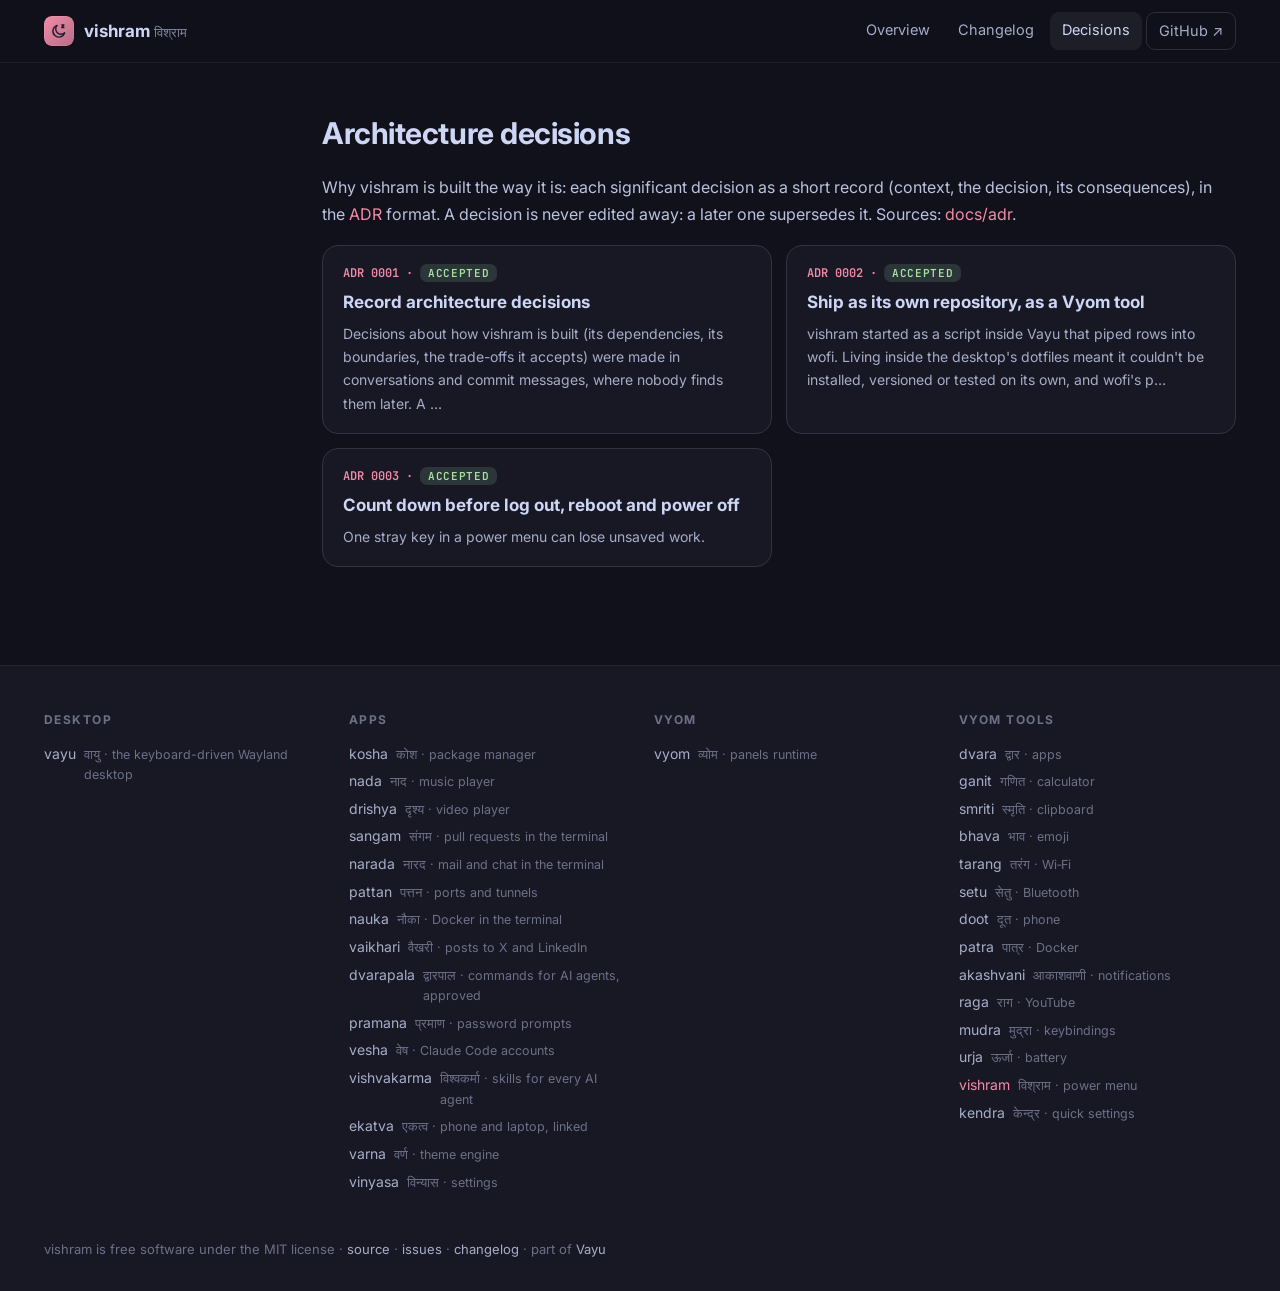
==== docs/adr/index.html @ a7df16f5 "New names for five tools: akashvani, vishvakarma, dvarapala, narada, vaikhari suchana is akashvani, " ====
<!doctype html>
<html lang="en">
<head>
<meta charset="utf-8">
<meta name="viewport" content="width=device-width, initial-scale=1">
<title>Decisions · vishram</title>
<meta name="description" content="Power menu: lock, suspend, log out, reboot, power off; one letter each, a 5-second countdown with cancel for the final ones.">
<meta property="og:title" content="Decisions · vishram">
<meta property="og:description" content="Power menu: lock, suspend, log out, reboot, power off; one letter each, a 5-second countdown with cancel for the final ones.">
<meta name="theme-color" content="#11111b">
<link rel="icon" href="../assets/logo.svg" type="image/svg+xml">
<link rel="preconnect" href="https://fonts.googleapis.com">
<link href="https://fonts.googleapis.com/css2?family=Inter:wght@400;500;600;700;800&family=JetBrains+Mono:wght@400;600&display=swap" rel="stylesheet">
<link rel="stylesheet" href="../assets/site.css">
<style>:root{--accent:#f38ba8;--glow:#f38ba833}</style>
</head>
<body>
<header class="top"><div class="in">
<a class="brand" href="../index.html"><img src="../assets/logo.svg" alt=""><span>vishram <small>विश्राम</small></span></a>
<nav><a href="../index.html" class="">Overview</a><a href="../changelog.html" class="">Changelog</a><a href="../adr/index.html" class="on hide">Decisions</a><a class="gh" href="https://github.com/Theyashsawarkar/vishram">GitHub ↗</a></nav></div></header>

<div class="wrap"><aside class="toc"></aside><article>
<h2>Architecture decisions</h2><p>Why vishram is built the way it is: each significant decision as a short record (context, the decision, its consequences), in the <a href="https://cognitect.com/blog/2011/11/15/documenting-architecture-decisions">ADR</a> format. A decision is never edited away: a later one supersedes it. Sources: <a href="https://github.com/Theyashsawarkar/vishram/tree/main/docs/adr">docs/adr</a>.</p><div class="cards"><a class="card" href="0001-record-architecture-decisions.html"><div class="n">ADR 0001 · <span class="status accepted">Accepted</span></div><h3>Record architecture decisions</h3><p>Decisions about how vishram is built (its dependencies, its boundaries, the trade-offs it accepts) were made in conversations and commit messages, where nobody finds them later. A …</p></a><a class="card" href="0002-own-repository-as-a-vyom-tool.html"><div class="n">ADR 0002 · <span class="status accepted">Accepted</span></div><h3>Ship as its own repository, as a Vyom tool</h3><p>vishram started as a script inside Vayu that piped rows into wofi. Living inside the desktop&#x27;s dotfiles meant it couldn&#x27;t be installed, versioned or tested on its own, and wofi&#x27;s p…</p></a><a class="card" href="0003-countdown-before-destructive-actions.html"><div class="n">ADR 0003 · <span class="status accepted">Accepted</span></div><h3>Count down before log out, reboot and power off</h3><p>One stray key in a power menu can lose unsaved work.</p></a></div>
</article></div>
<footer><div class="in"><div><h4>Desktop</h4><a href="https://theyashsawarkar.github.io/vayu/" class="">vayu <span>वायु · the keyboard-driven Wayland desktop</span></a></div><div><h4>Apps</h4><a href="https://theyashsawarkar.github.io/kosha/" class="">kosha <span>कोश · package manager</span></a><a href="https://theyashsawarkar.github.io/nada/" class="">nada <span>नाद · music player</span></a><a href="https://theyashsawarkar.github.io/drishya/" class="">drishya <span>दृश्य · video player</span></a><a href="https://theyashsawarkar.github.io/sangam/" class="">sangam <span>संगम · pull requests in the terminal</span></a><a href="https://theyashsawarkar.github.io/narada/" class="">narada <span>नारद · mail and chat in the terminal</span></a><a href="https://theyashsawarkar.github.io/pattan/" class="">pattan <span>पत्तन · ports and tunnels</span></a><a href="https://theyashsawarkar.github.io/nauka/" class="">nauka <span>नौका · Docker in the terminal</span></a><a href="https://theyashsawarkar.github.io/vaikhari/" class="">vaikhari <span>वैखरी · posts to X and LinkedIn</span></a><a href="https://theyashsawarkar.github.io/dvarapala/" class="">dvarapala <span>द्वारपाल · commands for AI agents, approved</span></a><a href="https://theyashsawarkar.github.io/pramana/" class="">pramana <span>प्रमाण · password prompts</span></a><a href="https://theyashsawarkar.github.io/vesha/" class="">vesha <span>वेष · Claude Code accounts</span></a><a href="https://theyashsawarkar.github.io/vishvakarma/" class="">vishvakarma <span>विश्वकर्मा · skills for every AI agent</span></a><a href="https://theyashsawarkar.github.io/ekatva/" class="">ekatva <span>एकत्व · phone and laptop, linked</span></a><a href="https://theyashsawarkar.github.io/varna/" class="">varna <span>वर्ण · theme engine</span></a><a href="https://theyashsawarkar.github.io/vinyasa/" class="">vinyasa <span>विन्यास · settings</span></a></div><div><h4>Vyom</h4><a href="https://theyashsawarkar.github.io/vyom/" class="">vyom <span>व्योम · panels runtime</span></a></div><div><h4>Vyom tools</h4><a href="https://theyashsawarkar.github.io/dvara/" class="">dvara <span>द्वार · apps</span></a><a href="https://theyashsawarkar.github.io/ganit/" class="">ganit <span>गणित · calculator</span></a><a href="https://theyashsawarkar.github.io/smriti/" class="">smriti <span>स्मृति · clipboard</span></a><a href="https://theyashsawarkar.github.io/bhava/" class="">bhava <span>भाव · emoji</span></a><a href="https://theyashsawarkar.github.io/tarang/" class="">tarang <span>तरंग · Wi‑Fi</span></a><a href="https://theyashsawarkar.github.io/setu/" class="">setu <span>सेतु · Bluetooth</span></a><a href="https://theyashsawarkar.github.io/doot/" class="">doot <span>दूत · phone</span></a><a href="https://theyashsawarkar.github.io/patra/" class="">patra <span>पात्र · Docker</span></a><a href="https://theyashsawarkar.github.io/akashvani/" class="">akashvani <span>आकाशवाणी · notifications</span></a><a href="https://theyashsawarkar.github.io/raga/" class="">raga <span>राग · YouTube</span></a><a href="https://theyashsawarkar.github.io/mudra/" class="">mudra <span>मुद्रा · keybindings</span></a><a href="https://theyashsawarkar.github.io/urja/" class="">urja <span>ऊर्जा · battery</span></a><a href="https://theyashsawarkar.github.io/vishram/" class="me">vishram <span>विश्राम · power menu</span></a><a href="https://theyashsawarkar.github.io/kendra/" class="">kendra <span>केन्द्र · quick settings</span></a></div></div>
<div class="bottom">vishram is free software under the MIT license · <a href="https://github.com/Theyashsawarkar/vishram">source</a> · <a href="https://github.com/Theyashsawarkar/vishram/issues">issues</a> · <a href="../changelog.html">changelog</a> · part of <a href="https://theyashsawarkar.github.io/vayu/">Vayu</a></div></footer>
<script>
document.querySelectorAll('pre.code').forEach(p=>{const b=document.createElement('button');b.className='copy';b.textContent='Copy';
b.onclick=()=>{navigator.clipboard.writeText(p.innerText.replace(/^Copy/,'')).then(()=>{b.textContent='Copied';setTimeout(()=>b.textContent='Copy',1200)})};p.appendChild(b)});
const links=[...document.querySelectorAll('.toc a')];if(links.length){const hs=links.map(a=>document.getElementById(a.hash.slice(1))).filter(Boolean);
const on=()=>{let cur=hs[0];for(const h of hs){if(h.getBoundingClientRect().top<120)cur=h}links.forEach(a=>a.classList.toggle('on',cur&&a.hash==='#'+cur.id))};
addEventListener('scroll',on,{passive:true});on()}
</script>
</body>
</html>
---- docs/assets/site.css ----
:root{--crust:#11111b;--mantle:#181825;--base:#1e1e2e;--s0:#313244;--s1:#45475a;--ov0:#6c7086;--ov1:#7f849c;
--sub0:#a6adc8;--sub1:#bac2de;--text:#cdd6f4;--mauve:#cba6f7;--green:#a6e3a1;--peach:#fab387;--red:#f38ba8;--blue:#89b4fa;
--ui:"Inter","Segoe UI",system-ui,sans-serif;--mono:"JetBrains Mono","JetBrainsMono Nerd Font",ui-monospace,monospace}
*{box-sizing:border-box}html{scroll-behavior:smooth;scroll-padding-top:76px}
body{margin:0;background:var(--crust);color:var(--text);font:16px/1.65 var(--ui);-webkit-font-smoothing:antialiased}
a{color:var(--accent);text-decoration:none}a:hover{text-decoration:underline}
code{font:.86em var(--mono);background:rgba(255,255,255,.06);border:1px solid rgba(255,255,255,.07);padding:.12em .4em;border-radius:6px;color:var(--sub1)}
img{max-width:100%;height:auto}
/* nav */
.top{position:sticky;top:0;z-index:20;backdrop-filter:blur(18px) saturate(1.4);-webkit-backdrop-filter:blur(18px) saturate(1.4);
background:rgba(17,17,27,.72);border-bottom:1px solid rgba(255,255,255,.06)}
.top .in{max-width:1240px;margin:0 auto;padding:12px 24px;display:flex;align-items:center;gap:22px}
.brand{display:flex;align-items:center;gap:10px;font-weight:700;font-size:17px;color:var(--text)}
.brand img{width:30px;height:30px;border-radius:8px}.brand small{font-weight:500;color:var(--ov1);font-size:13px}
.top nav{display:flex;gap:4px;margin-left:auto;flex-wrap:wrap}
.top nav a{color:var(--sub0);padding:6px 12px;border-radius:9px;font-size:14.5px}
.top nav a:hover,.top nav a.on{background:rgba(255,255,255,.06);color:var(--text);text-decoration:none}
.top nav a.gh{border:1px solid rgba(255,255,255,.12)}
/* hero */
.hero{position:relative;overflow:hidden;border-bottom:1px solid rgba(255,255,255,.05)}
.hero:before{content:"";position:absolute;inset:-40% -10% auto;height:640px;
background:radial-gradient(600px 300px at 20% 30%,var(--glow),transparent 70%),radial-gradient(500px 300px at 85% 10%,rgba(137,180,250,.18),transparent 70%);pointer-events:none}
.hero .in{position:relative;max-width:1240px;margin:0 auto;padding:72px 24px 56px;display:grid;grid-template-columns:minmax(0,1fr) auto;gap:40px;align-items:center}
.eyebrow{font:600 13px var(--mono);letter-spacing:.14em;text-transform:uppercase;color:var(--accent)}
.hero h1{font-size:clamp(40px,6vw,64px);line-height:1.04;margin:12px 0 6px;letter-spacing:-.03em}
.hero .sa{font-size:22px;color:var(--accent);margin-bottom:18px}.hero .sa span{color:var(--ov1)}
.hero p.lead{font-size:19px;color:var(--sub0);max-width:720px;margin:0 0 26px}
.cta{display:flex;gap:10px;flex-wrap:wrap}
.btn{display:inline-flex;align-items:center;gap:8px;padding:11px 18px;border-radius:12px;font-weight:600;font-size:15px;border:1px solid rgba(255,255,255,.12);color:var(--text);background:rgba(255,255,255,.04)}
.btn:hover{text-decoration:none;background:rgba(255,255,255,.08)}
.btn.primary{background:var(--accent);color:var(--crust);border-color:transparent}.btn.primary:hover{filter:brightness(1.06)}
.hero .logo{width:180px;height:180px;filter:drop-shadow(0 24px 48px var(--glow))}
.meta{display:flex;gap:18px;flex-wrap:wrap;margin-top:22px;color:var(--ov1);font-size:14px}.meta b{color:var(--sub1);font-weight:600}
/* layout */
.wrap{max-width:1240px;margin:0 auto;padding:40px 24px 80px;display:grid;grid-template-columns:230px minmax(0,1fr);gap:48px}
.toc{position:sticky;top:84px;align-self:start;max-height:calc(100vh - 100px);overflow:auto;font-size:14px;padding-right:6px}
.toc b{display:block;font-size:11.5px;letter-spacing:.12em;text-transform:uppercase;color:var(--ov0);margin:0 0 10px}
.toc a{display:block;color:var(--sub0);padding:4px 10px;border-left:2px solid var(--s0)}
.toc a.l3{padding-left:22px;font-size:13px;color:var(--ov1)}
.toc a:hover,.toc a.on{color:var(--text);border-left-color:var(--accent);text-decoration:none}
article{min-width:0}
article h2{font-size:30px;letter-spacing:-.015em;margin:56px 0 14px;padding-top:6px}
article h2:first-child{margin-top:0}
article h3{font-size:20px;margin:34px 0 10px}article h4{font-size:16px;margin:24px 0 8px;color:var(--sub1)}
article p,article li{color:var(--sub1)}
article .anchor{opacity:0;margin-left:-22px;width:22px;display:inline-block;color:var(--ov0)}
article h2:hover .anchor,article h3:hover .anchor{opacity:1;text-decoration:none}
article ul,article ol{padding-left:22px}article li{margin:5px 0}
article img{border-radius:14px;border:1px solid rgba(255,255,255,.07)}
article p[align=center]{text-align:center}article p[align=center] img{margin:6px 0}
article blockquote{margin:22px 0;padding:14px 20px;border-left:3px solid var(--accent);background:rgba(255,255,255,.03);border-radius:0 12px 12px 0}
article blockquote p{margin:0;color:var(--sub0);font-style:italic}
pre.code{position:relative;background:var(--mantle);border:1px solid var(--s0);border-radius:14px;padding:16px 18px;overflow:auto;font:13.5px/1.6 var(--mono);color:var(--sub1)}
pre.code code{background:none;border:0;padding:0;font-size:inherit;color:inherit}
pre.code .copy{position:absolute;top:8px;right:8px;font:600 11px var(--ui);padding:4px 9px;border-radius:7px;border:1px solid var(--s1);background:var(--base);color:var(--sub0);cursor:pointer;opacity:0;transition:.15s}
pre.code:hover .copy{opacity:1}
.table{overflow:auto;margin:16px 0;border:1px solid var(--s0);border-radius:14px}
table{border-collapse:collapse;width:100%;font-size:14.5px}
th{text-align:left;background:var(--mantle);color:var(--sub1);font-weight:600;padding:10px 14px;border-bottom:1px solid var(--s0)}
td{padding:9px 14px;border-bottom:1px solid rgba(49,50,68,.6);color:var(--sub1);vertical-align:top}tr:last-child td{border-bottom:0}
td code{white-space:nowrap}
/* changelog */
.release{position:relative;padding:0 0 8px 28px;border-left:2px solid var(--s0);margin-left:6px}
.release:before{content:"";position:absolute;left:-7px;top:10px;width:12px;height:12px;border-radius:50%;background:var(--accent);box-shadow:0 0 0 4px var(--crust)}
.release h2{margin-top:0;font-size:24px}.release h2 .date{font:500 14px var(--mono);color:var(--ov1);margin-left:10px}
.release .tag{font:600 12px var(--mono);padding:2px 8px;border-radius:7px;background:rgba(255,255,255,.06);color:var(--accent);margin-left:8px;vertical-align:3px}
/* adr */
.cards{display:grid;grid-template-columns:repeat(auto-fill,minmax(300px,1fr));gap:14px;margin:18px 0}
.card{display:block;background:var(--mantle);border:1px solid var(--s0);border-radius:16px;padding:18px 20px;color:var(--text)}
.card:hover{border-color:var(--accent);text-decoration:none;transform:translateY(-1px)}
.card .n{font:600 12px var(--mono);color:var(--accent)}.card h3{margin:6px 0 6px;font-size:17px}.card p{margin:0;color:var(--sub0);font-size:14px}
.status{display:inline-block;font:600 11px var(--mono);padding:2px 8px;border-radius:7px;background:rgba(166,227,161,.14);color:var(--green);text-transform:uppercase;letter-spacing:.06em}
.status.superseded,.status.deprecated{background:rgba(250,179,135,.14);color:var(--peach)}.status.proposed{background:rgba(137,180,250,.14);color:var(--blue)}
/* footer */
footer{border-top:1px solid rgba(255,255,255,.06);background:var(--mantle)}
footer .in{max-width:1240px;margin:0 auto;padding:44px 24px;display:grid;grid-template-columns:repeat(auto-fit,minmax(200px,1fr));gap:28px}
footer h4{margin:0 0 10px;font-size:12px;letter-spacing:.12em;text-transform:uppercase;color:var(--ov0)}
footer a{display:flex;gap:8px;align-items:baseline;color:var(--sub0);font-size:14px;padding:2px 0}footer a span{color:var(--ov0);font-size:12.5px}
footer a.me{color:var(--accent)}
footer .bottom{max-width:1240px;margin:0 auto;padding:0 24px 30px;color:var(--ov0);font-size:13px}
footer .bottom a{display:inline;padding:0;font-size:13px}
@media(max-width:900px){.wrap{grid-template-columns:1fr}.toc{display:none}.hero .in{grid-template-columns:1fr}.hero .logo{width:110px;height:110px;order:-1}
.top nav a:not(.gh){padding:6px 8px}}
@media(max-width:560px){.top nav a.hide{display:none}.hero .in{padding:44px 16px 36px}.wrap{padding:28px 16px 60px}}
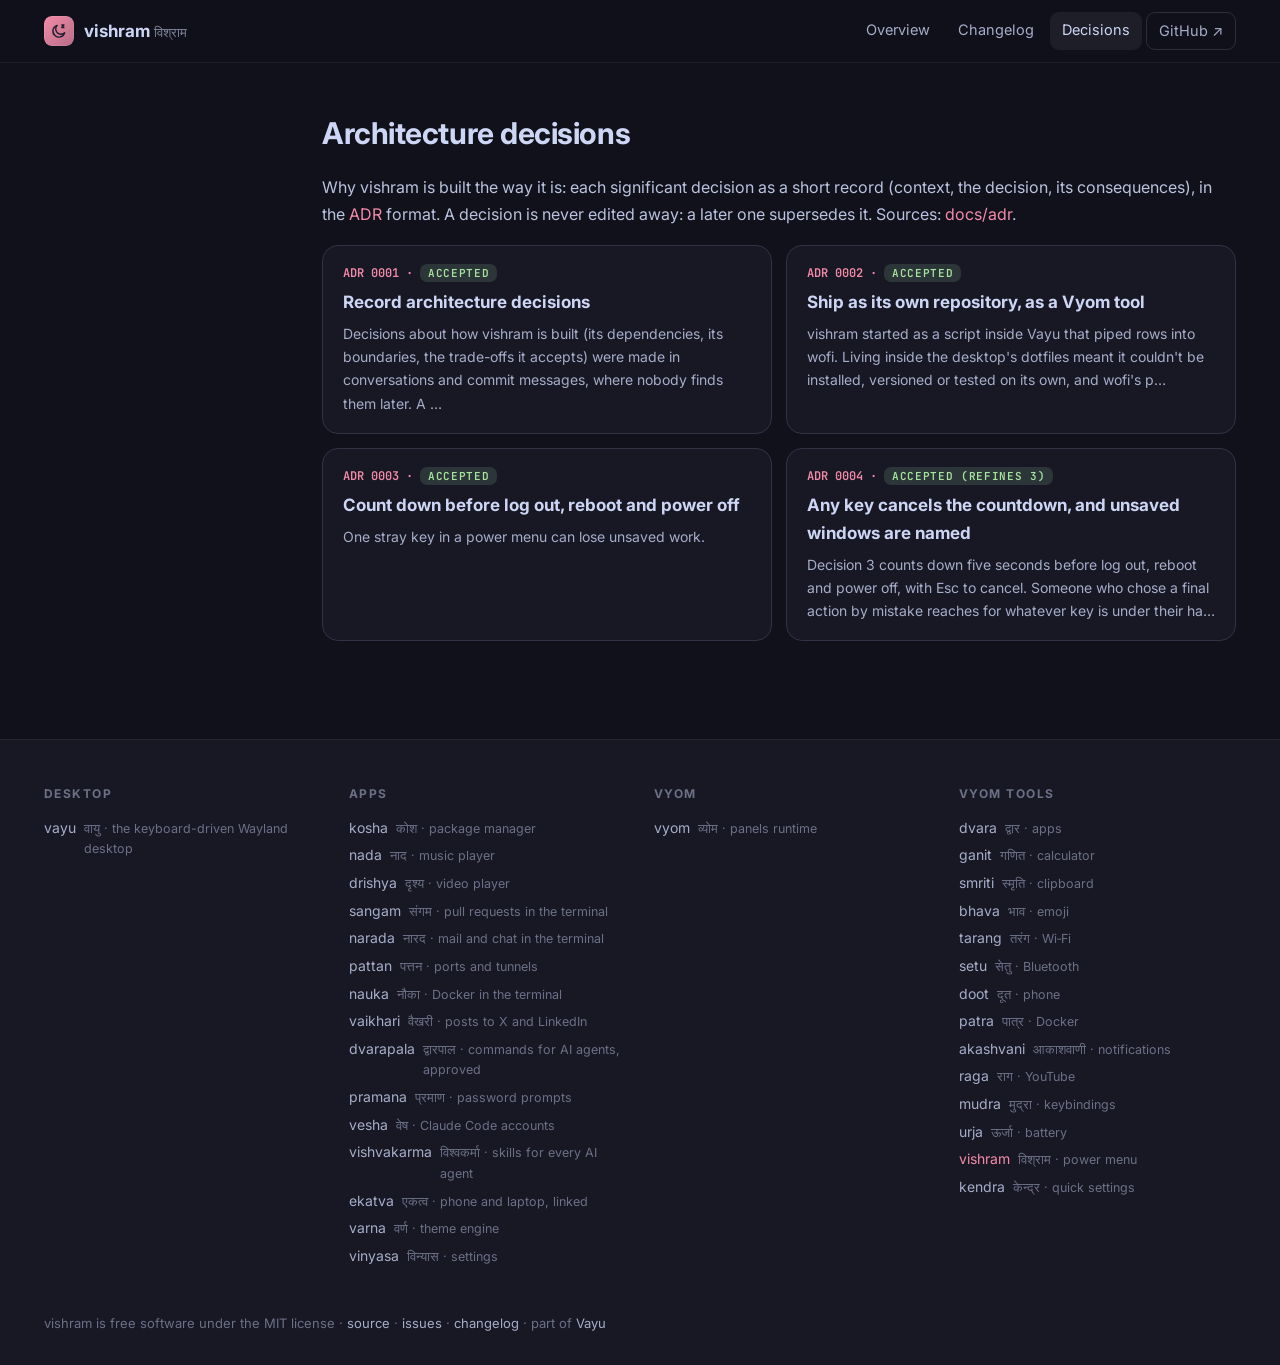
==== commit 905e3f79: "v0.2.0: redesign for Vyom 0.6.0 - **Big tiles, one letter each**, the safe ones (Lock, Suspend) apar" ====
--- a/docs/adr/index.html
+++ b/docs/adr/index.html
@@ -20,7 +20,7 @@
 <nav><a href="../index.html" class="">Overview</a><a href="../changelog.html" class="">Changelog</a><a href="../adr/index.html" class="on hide">Decisions</a><a class="gh" href="https://github.com/Theyashsawarkar/vishram">GitHub ↗</a></nav></div></header>
 
 <div class="wrap"><aside class="toc"></aside><article>
-<h2>Architecture decisions</h2><p>Why vishram is built the way it is: each significant decision as a short record (context, the decision, its consequences), in the <a href="https://cognitect.com/blog/2011/11/15/documenting-architecture-decisions">ADR</a> format. A decision is never edited away: a later one supersedes it. Sources: <a href="https://github.com/Theyashsawarkar/vishram/tree/main/docs/adr">docs/adr</a>.</p><div class="cards"><a class="card" href="0001-record-architecture-decisions.html"><div class="n">ADR 0001 · <span class="status accepted">Accepted</span></div><h3>Record architecture decisions</h3><p>Decisions about how vishram is built (its dependencies, its boundaries, the trade-offs it accepts) were made in conversations and commit messages, where nobody finds them later. A …</p></a><a class="card" href="0002-own-repository-as-a-vyom-tool.html"><div class="n">ADR 0002 · <span class="status accepted">Accepted</span></div><h3>Ship as its own repository, as a Vyom tool</h3><p>vishram started as a script inside Vayu that piped rows into wofi. Living inside the desktop&#x27;s dotfiles meant it couldn&#x27;t be installed, versioned or tested on its own, and wofi&#x27;s p…</p></a><a class="card" href="0003-countdown-before-destructive-actions.html"><div class="n">ADR 0003 · <span class="status accepted">Accepted</span></div><h3>Count down before log out, reboot and power off</h3><p>One stray key in a power menu can lose unsaved work.</p></a></div>
+<h2>Architecture decisions</h2><p>Why vishram is built the way it is: each significant decision as a short record (context, the decision, its consequences), in the <a href="https://cognitect.com/blog/2011/11/15/documenting-architecture-decisions">ADR</a> format. A decision is never edited away: a later one supersedes it. Sources: <a href="https://github.com/Theyashsawarkar/vishram/tree/main/docs/adr">docs/adr</a>.</p><div class="cards"><a class="card" href="0001-record-architecture-decisions.html"><div class="n">ADR 0001 · <span class="status accepted">Accepted</span></div><h3>Record architecture decisions</h3><p>Decisions about how vishram is built (its dependencies, its boundaries, the trade-offs it accepts) were made in conversations and commit messages, where nobody finds them later. A …</p></a><a class="card" href="0002-own-repository-as-a-vyom-tool.html"><div class="n">ADR 0002 · <span class="status accepted">Accepted</span></div><h3>Ship as its own repository, as a Vyom tool</h3><p>vishram started as a script inside Vayu that piped rows into wofi. Living inside the desktop&#x27;s dotfiles meant it couldn&#x27;t be installed, versioned or tested on its own, and wofi&#x27;s p…</p></a><a class="card" href="0003-countdown-before-destructive-actions.html"><div class="n">ADR 0003 · <span class="status accepted">Accepted</span></div><h3>Count down before log out, reboot and power off</h3><p>One stray key in a power menu can lose unsaved work.</p></a><a class="card" href="0004-any-key-cancels-and-unsaved-windows.html"><div class="n">ADR 0004 · <span class="status accepted">Accepted (refines 3)</span></div><h3>Any key cancels the countdown, and unsaved windows are named</h3><p>Decision 3 counts down five seconds before log out, reboot and power off, with Esc to cancel. Someone who chose a final action by mistake reaches for whatever key is under their ha…</p></a></div>
 </article></div>
 <footer><div class="in"><div><h4>Desktop</h4><a href="https://theyashsawarkar.github.io/vayu/" class="">vayu <span>वायु · the keyboard-driven Wayland desktop</span></a></div><div><h4>Apps</h4><a href="https://theyashsawarkar.github.io/kosha/" class="">kosha <span>कोश · package manager</span></a><a href="https://theyashsawarkar.github.io/nada/" class="">nada <span>नाद · music player</span></a><a href="https://theyashsawarkar.github.io/drishya/" class="">drishya <span>दृश्य · video player</span></a><a href="https://theyashsawarkar.github.io/sangam/" class="">sangam <span>संगम · pull requests in the terminal</span></a><a href="https://theyashsawarkar.github.io/narada/" class="">narada <span>नारद · mail and chat in the terminal</span></a><a href="https://theyashsawarkar.github.io/pattan/" class="">pattan <span>पत्तन · ports and tunnels</span></a><a href="https://theyashsawarkar.github.io/nauka/" class="">nauka <span>नौका · Docker in the terminal</span></a><a href="https://theyashsawarkar.github.io/vaikhari/" class="">vaikhari <span>वैखरी · posts to X and LinkedIn</span></a><a href="https://theyashsawarkar.github.io/dvarapala/" class="">dvarapala <span>द्वारपाल · commands for AI agents, approved</span></a><a href="https://theyashsawarkar.github.io/pramana/" class="">pramana <span>प्रमाण · password prompts</span></a><a href="https://theyashsawarkar.github.io/vesha/" class="">vesha <span>वेष · Claude Code accounts</span></a><a href="https://theyashsawarkar.github.io/vishvakarma/" class="">vishvakarma <span>विश्वकर्मा · skills for every AI agent</span></a><a href="https://theyashsawarkar.github.io/ekatva/" class="">ekatva <span>एकत्व · phone and laptop, linked</span></a><a href="https://theyashsawarkar.github.io/varna/" class="">varna <span>वर्ण · theme engine</span></a><a href="https://theyashsawarkar.github.io/vinyasa/" class="">vinyasa <span>विन्यास · settings</span></a></div><div><h4>Vyom</h4><a href="https://theyashsawarkar.github.io/vyom/" class="">vyom <span>व्योम · panels runtime</span></a></div><div><h4>Vyom tools</h4><a href="https://theyashsawarkar.github.io/dvara/" class="">dvara <span>द्वार · apps</span></a><a href="https://theyashsawarkar.github.io/ganit/" class="">ganit <span>गणित · calculator</span></a><a href="https://theyashsawarkar.github.io/smriti/" class="">smriti <span>स्मृति · clipboard</span></a><a href="https://theyashsawarkar.github.io/bhava/" class="">bhava <span>भाव · emoji</span></a><a href="https://theyashsawarkar.github.io/tarang/" class="">tarang <span>तरंग · Wi‑Fi</span></a><a href="https://theyashsawarkar.github.io/setu/" class="">setu <span>सेतु · Bluetooth</span></a><a href="https://theyashsawarkar.github.io/doot/" class="">doot <span>दूत · phone</span></a><a href="https://theyashsawarkar.github.io/patra/" class="">patra <span>पात्र · Docker</span></a><a href="https://theyashsawarkar.github.io/akashvani/" class="">akashvani <span>आकाशवाणी · notifications</span></a><a href="https://theyashsawarkar.github.io/raga/" class="">raga <span>राग · YouTube</span></a><a href="https://theyashsawarkar.github.io/mudra/" class="">mudra <span>मुद्रा · keybindings</span></a><a href="https://theyashsawarkar.github.io/urja/" class="">urja <span>ऊर्जा · battery</span></a><a href="https://theyashsawarkar.github.io/vishram/" class="me">vishram <span>विश्राम · power menu</span></a><a href="https://theyashsawarkar.github.io/kendra/" class="">kendra <span>केन्द्र · quick settings</span></a></div></div>
 <div class="bottom">vishram is free software under the MIT license · <a href="https://github.com/Theyashsawarkar/vishram">source</a> · <a href="https://github.com/Theyashsawarkar/vishram/issues">issues</a> · <a href="../changelog.html">changelog</a> · part of <a href="https://theyashsawarkar.github.io/vayu/">Vayu</a></div></footer>
--- a/docs/assets/site.css
+++ b/docs/assets/site.css
@@ -24,6 +24,7 @@
 .eyebrow{font:600 13px var(--mono);letter-spacing:.14em;text-transform:uppercase;color:var(--accent)}
 .hero h1{font-size:clamp(40px,6vw,64px);line-height:1.04;margin:12px 0 6px;letter-spacing:-.03em}
 .hero .sa{font-size:22px;color:var(--accent);margin-bottom:18px}.hero .sa span{color:var(--ov1)}
+.hero .shloka{margin:0 0 26px;padding-left:16px;border-left:3px solid var(--accent);max-width:720px}.hero .shloka p{margin:0 0 6px;font-size:18px;line-height:1.6;color:var(--text)}.hero .shloka figcaption{font-size:14px;color:var(--sub0)}.hero .shloka cite{color:var(--ov1);font-style:normal;white-space:nowrap}
 .hero p.lead{font-size:19px;color:var(--sub0);max-width:720px;margin:0 0 26px}
 .cta{display:flex;gap:10px;flex-wrap:wrap}
 .btn{display:inline-flex;align-items:center;gap:8px;padding:11px 18px;border-radius:12px;font-weight:600;font-size:15px;border:1px solid rgba(255,255,255,.12);color:var(--text);background:rgba(255,255,255,.04)}
@@ -48,7 +49,7 @@
 article ul,article ol{padding-left:22px}article li{margin:5px 0}
 article img{border-radius:14px;border:1px solid rgba(255,255,255,.07)}
 article p[align=center]{text-align:center}article p[align=center] img{margin:6px 0}
-article blockquote{margin:22px 0;padding:14px 20px;border-left:3px solid var(--accent);background:rgba(255,255,255,.03);border-radius:0 12px 12px 0}
+article blockquote{margin:22px 0;padding:14px 20px;border-left:3px solid var(--accent);background:rgba(255,255,255,.03);border-radius:12px}
 article blockquote p{margin:0;color:var(--sub0);font-style:italic}
 pre.code{position:relative;background:var(--mantle);border:1px solid var(--s0);border-radius:14px;padding:16px 18px;overflow:auto;font:13.5px/1.6 var(--mono);color:var(--sub1)}
 pre.code code{background:none;border:0;padding:0;font-size:inherit;color:inherit}
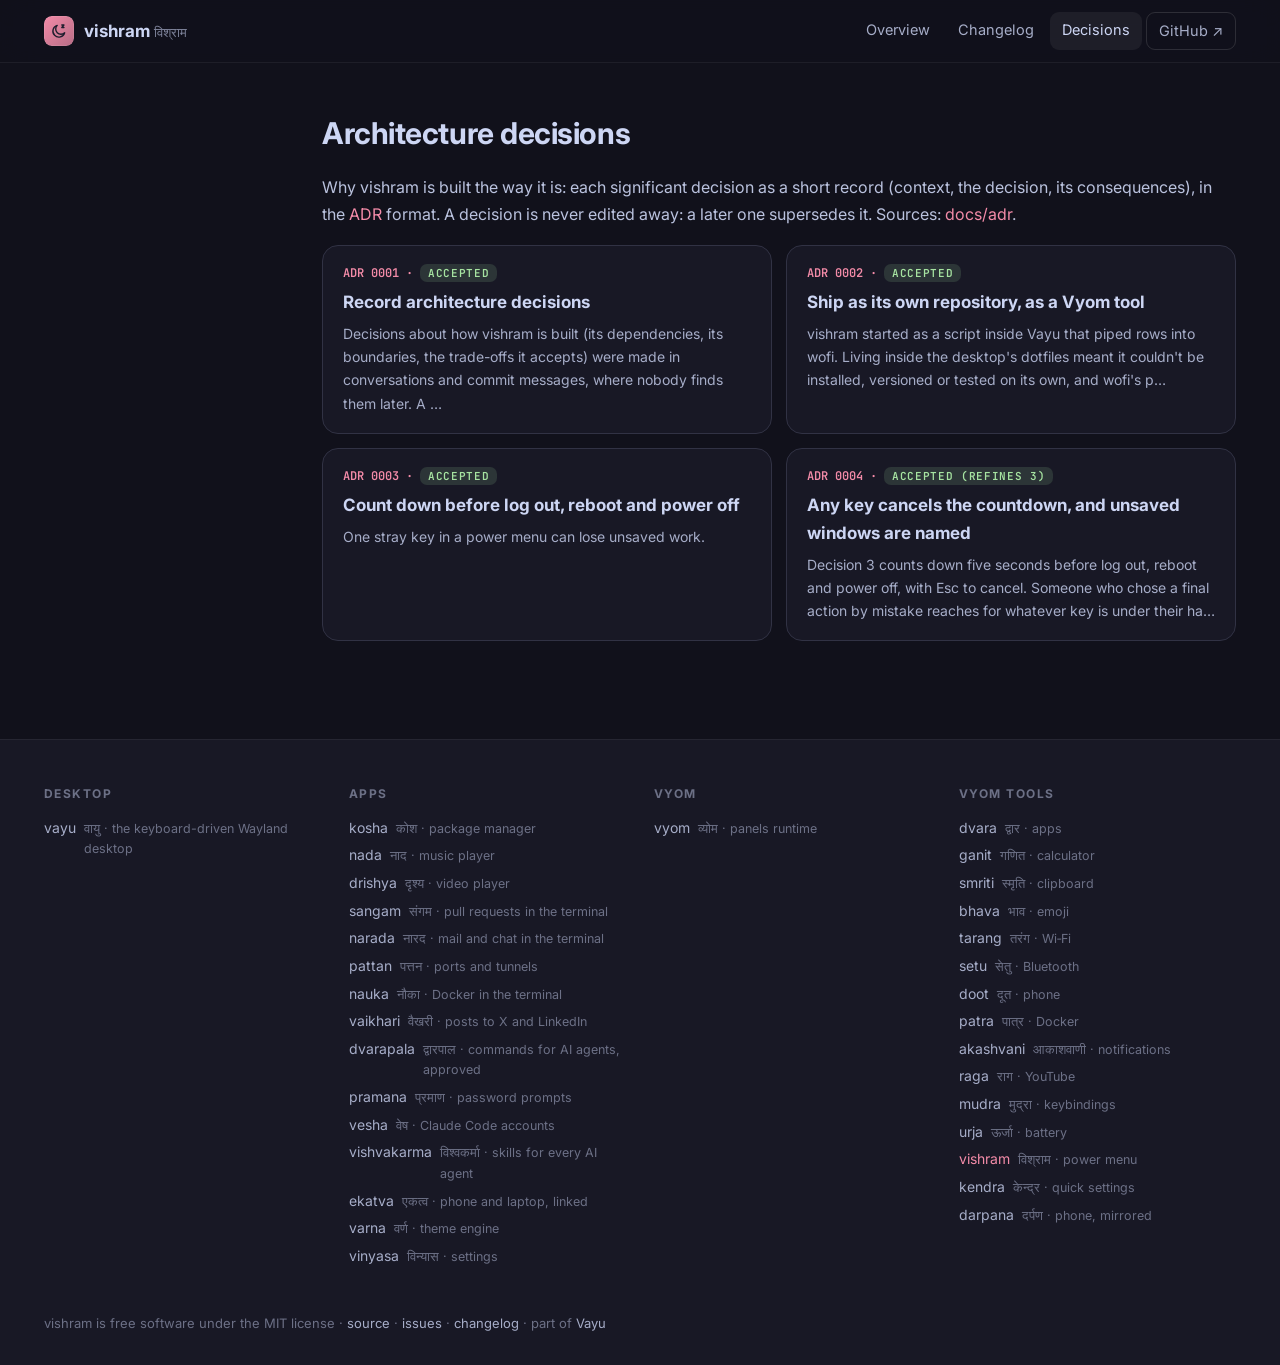
==== commit 10de728b: "Website: Darpaṇa joins the family list Co-Authored-By: Claude Opus 5.5 <noreply@anthropic.com>" ====
--- a/docs/adr/index.html
+++ b/docs/adr/index.html
@@ -22,7 +22,7 @@
 <div class="wrap"><aside class="toc"></aside><article>
 <h2>Architecture decisions</h2><p>Why vishram is built the way it is: each significant decision as a short record (context, the decision, its consequences), in the <a href="https://cognitect.com/blog/2011/11/15/documenting-architecture-decisions">ADR</a> format. A decision is never edited away: a later one supersedes it. Sources: <a href="https://github.com/Theyashsawarkar/vishram/tree/main/docs/adr">docs/adr</a>.</p><div class="cards"><a class="card" href="0001-record-architecture-decisions.html"><div class="n">ADR 0001 · <span class="status accepted">Accepted</span></div><h3>Record architecture decisions</h3><p>Decisions about how vishram is built (its dependencies, its boundaries, the trade-offs it accepts) were made in conversations and commit messages, where nobody finds them later. A …</p></a><a class="card" href="0002-own-repository-as-a-vyom-tool.html"><div class="n">ADR 0002 · <span class="status accepted">Accepted</span></div><h3>Ship as its own repository, as a Vyom tool</h3><p>vishram started as a script inside Vayu that piped rows into wofi. Living inside the desktop&#x27;s dotfiles meant it couldn&#x27;t be installed, versioned or tested on its own, and wofi&#x27;s p…</p></a><a class="card" href="0003-countdown-before-destructive-actions.html"><div class="n">ADR 0003 · <span class="status accepted">Accepted</span></div><h3>Count down before log out, reboot and power off</h3><p>One stray key in a power menu can lose unsaved work.</p></a><a class="card" href="0004-any-key-cancels-and-unsaved-windows.html"><div class="n">ADR 0004 · <span class="status accepted">Accepted (refines 3)</span></div><h3>Any key cancels the countdown, and unsaved windows are named</h3><p>Decision 3 counts down five seconds before log out, reboot and power off, with Esc to cancel. Someone who chose a final action by mistake reaches for whatever key is under their ha…</p></a></div>
 </article></div>
-<footer><div class="in"><div><h4>Desktop</h4><a href="https://theyashsawarkar.github.io/vayu/" class="">vayu <span>वायु · the keyboard-driven Wayland desktop</span></a></div><div><h4>Apps</h4><a href="https://theyashsawarkar.github.io/kosha/" class="">kosha <span>कोश · package manager</span></a><a href="https://theyashsawarkar.github.io/nada/" class="">nada <span>नाद · music player</span></a><a href="https://theyashsawarkar.github.io/drishya/" class="">drishya <span>दृश्य · video player</span></a><a href="https://theyashsawarkar.github.io/sangam/" class="">sangam <span>संगम · pull requests in the terminal</span></a><a href="https://theyashsawarkar.github.io/narada/" class="">narada <span>नारद · mail and chat in the terminal</span></a><a href="https://theyashsawarkar.github.io/pattan/" class="">pattan <span>पत्तन · ports and tunnels</span></a><a href="https://theyashsawarkar.github.io/nauka/" class="">nauka <span>नौका · Docker in the terminal</span></a><a href="https://theyashsawarkar.github.io/vaikhari/" class="">vaikhari <span>वैखरी · posts to X and LinkedIn</span></a><a href="https://theyashsawarkar.github.io/dvarapala/" class="">dvarapala <span>द्वारपाल · commands for AI agents, approved</span></a><a href="https://theyashsawarkar.github.io/pramana/" class="">pramana <span>प्रमाण · password prompts</span></a><a href="https://theyashsawarkar.github.io/vesha/" class="">vesha <span>वेष · Claude Code accounts</span></a><a href="https://theyashsawarkar.github.io/vishvakarma/" class="">vishvakarma <span>विश्वकर्मा · skills for every AI agent</span></a><a href="https://theyashsawarkar.github.io/ekatva/" class="">ekatva <span>एकत्व · phone and laptop, linked</span></a><a href="https://theyashsawarkar.github.io/varna/" class="">varna <span>वर्ण · theme engine</span></a><a href="https://theyashsawarkar.github.io/vinyasa/" class="">vinyasa <span>विन्यास · settings</span></a></div><div><h4>Vyom</h4><a href="https://theyashsawarkar.github.io/vyom/" class="">vyom <span>व्योम · panels runtime</span></a></div><div><h4>Vyom tools</h4><a href="https://theyashsawarkar.github.io/dvara/" class="">dvara <span>द्वार · apps</span></a><a href="https://theyashsawarkar.github.io/ganit/" class="">ganit <span>गणित · calculator</span></a><a href="https://theyashsawarkar.github.io/smriti/" class="">smriti <span>स्मृति · clipboard</span></a><a href="https://theyashsawarkar.github.io/bhava/" class="">bhava <span>भाव · emoji</span></a><a href="https://theyashsawarkar.github.io/tarang/" class="">tarang <span>तरंग · Wi‑Fi</span></a><a href="https://theyashsawarkar.github.io/setu/" class="">setu <span>सेतु · Bluetooth</span></a><a href="https://theyashsawarkar.github.io/doot/" class="">doot <span>दूत · phone</span></a><a href="https://theyashsawarkar.github.io/patra/" class="">patra <span>पात्र · Docker</span></a><a href="https://theyashsawarkar.github.io/akashvani/" class="">akashvani <span>आकाशवाणी · notifications</span></a><a href="https://theyashsawarkar.github.io/raga/" class="">raga <span>राग · YouTube</span></a><a href="https://theyashsawarkar.github.io/mudra/" class="">mudra <span>मुद्रा · keybindings</span></a><a href="https://theyashsawarkar.github.io/urja/" class="">urja <span>ऊर्जा · battery</span></a><a href="https://theyashsawarkar.github.io/vishram/" class="me">vishram <span>विश्राम · power menu</span></a><a href="https://theyashsawarkar.github.io/kendra/" class="">kendra <span>केन्द्र · quick settings</span></a></div></div>
+<footer><div class="in"><div><h4>Desktop</h4><a href="https://theyashsawarkar.github.io/vayu/" class="">vayu <span>वायु · the keyboard-driven Wayland desktop</span></a></div><div><h4>Apps</h4><a href="https://theyashsawarkar.github.io/kosha/" class="">kosha <span>कोश · package manager</span></a><a href="https://theyashsawarkar.github.io/nada/" class="">nada <span>नाद · music player</span></a><a href="https://theyashsawarkar.github.io/drishya/" class="">drishya <span>दृश्य · video player</span></a><a href="https://theyashsawarkar.github.io/sangam/" class="">sangam <span>संगम · pull requests in the terminal</span></a><a href="https://theyashsawarkar.github.io/narada/" class="">narada <span>नारद · mail and chat in the terminal</span></a><a href="https://theyashsawarkar.github.io/pattan/" class="">pattan <span>पत्तन · ports and tunnels</span></a><a href="https://theyashsawarkar.github.io/nauka/" class="">nauka <span>नौका · Docker in the terminal</span></a><a href="https://theyashsawarkar.github.io/vaikhari/" class="">vaikhari <span>वैखरी · posts to X and LinkedIn</span></a><a href="https://theyashsawarkar.github.io/dvarapala/" class="">dvarapala <span>द्वारपाल · commands for AI agents, approved</span></a><a href="https://theyashsawarkar.github.io/pramana/" class="">pramana <span>प्रमाण · password prompts</span></a><a href="https://theyashsawarkar.github.io/vesha/" class="">vesha <span>वेष · Claude Code accounts</span></a><a href="https://theyashsawarkar.github.io/vishvakarma/" class="">vishvakarma <span>विश्वकर्मा · skills for every AI agent</span></a><a href="https://theyashsawarkar.github.io/ekatva/" class="">ekatva <span>एकत्व · phone and laptop, linked</span></a><a href="https://theyashsawarkar.github.io/varna/" class="">varna <span>वर्ण · theme engine</span></a><a href="https://theyashsawarkar.github.io/vinyasa/" class="">vinyasa <span>विन्यास · settings</span></a></div><div><h4>Vyom</h4><a href="https://theyashsawarkar.github.io/vyom/" class="">vyom <span>व्योम · panels runtime</span></a></div><div><h4>Vyom tools</h4><a href="https://theyashsawarkar.github.io/dvara/" class="">dvara <span>द्वार · apps</span></a><a href="https://theyashsawarkar.github.io/ganit/" class="">ganit <span>गणित · calculator</span></a><a href="https://theyashsawarkar.github.io/smriti/" class="">smriti <span>स्मृति · clipboard</span></a><a href="https://theyashsawarkar.github.io/bhava/" class="">bhava <span>भाव · emoji</span></a><a href="https://theyashsawarkar.github.io/tarang/" class="">tarang <span>तरंग · Wi‑Fi</span></a><a href="https://theyashsawarkar.github.io/setu/" class="">setu <span>सेतु · Bluetooth</span></a><a href="https://theyashsawarkar.github.io/doot/" class="">doot <span>दूत · phone</span></a><a href="https://theyashsawarkar.github.io/patra/" class="">patra <span>पात्र · Docker</span></a><a href="https://theyashsawarkar.github.io/akashvani/" class="">akashvani <span>आकाशवाणी · notifications</span></a><a href="https://theyashsawarkar.github.io/raga/" class="">raga <span>राग · YouTube</span></a><a href="https://theyashsawarkar.github.io/mudra/" class="">mudra <span>मुद्रा · keybindings</span></a><a href="https://theyashsawarkar.github.io/urja/" class="">urja <span>ऊर्जा · battery</span></a><a href="https://theyashsawarkar.github.io/vishram/" class="me">vishram <span>विश्राम · power menu</span></a><a href="https://theyashsawarkar.github.io/kendra/" class="">kendra <span>केन्द्र · quick settings</span></a><a href="https://theyashsawarkar.github.io/darpana/" class="">darpana <span>दर्पण · phone, mirrored</span></a></div></div>
 <div class="bottom">vishram is free software under the MIT license · <a href="https://github.com/Theyashsawarkar/vishram">source</a> · <a href="https://github.com/Theyashsawarkar/vishram/issues">issues</a> · <a href="../changelog.html">changelog</a> · part of <a href="https://theyashsawarkar.github.io/vayu/">Vayu</a></div></footer>
 <script>
 document.querySelectorAll('pre.code').forEach(p=>{const b=document.createElement('button');b.className='copy';b.textContent='Copy';
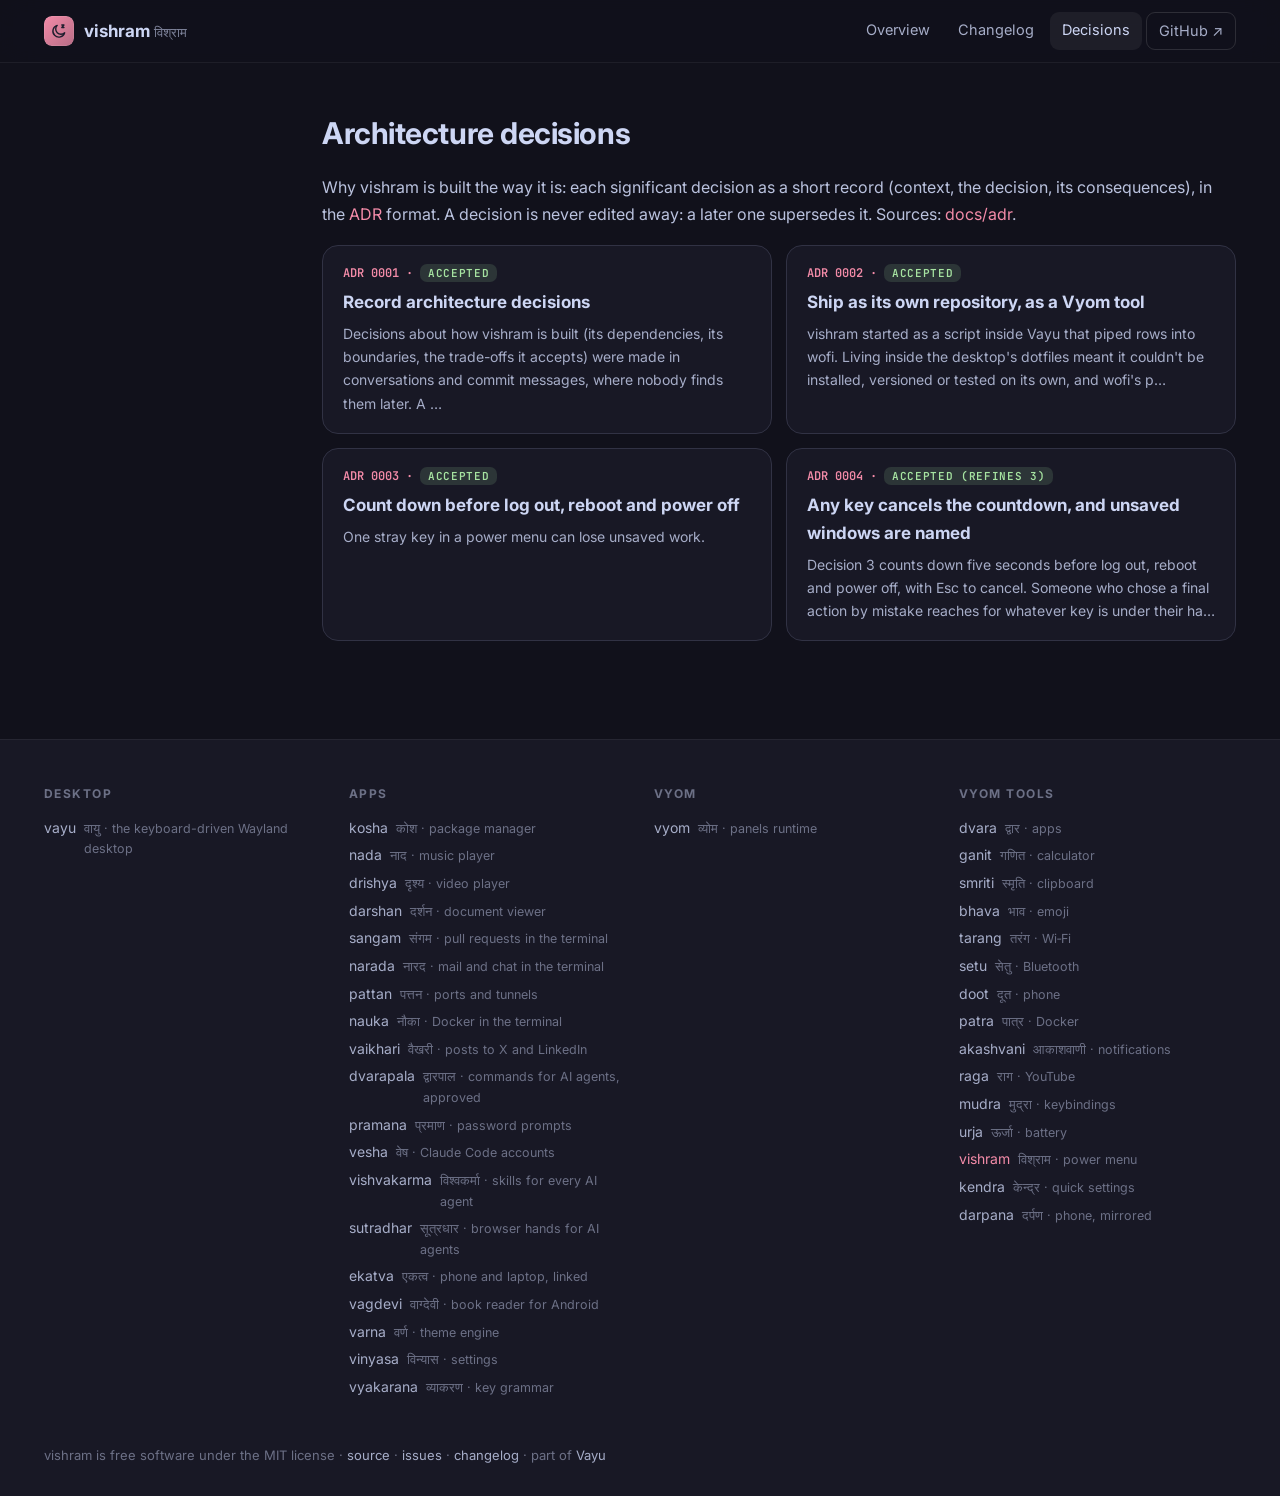
==== commit f16d5b0a: "The website moves to vishram.theyashsawarkar.dev Every Vayu tool's site now has its own address on t" ====
--- a/docs/adr/index.html
+++ b/docs/adr/index.html
@@ -22,8 +22,8 @@
 <div class="wrap"><aside class="toc"></aside><article>
 <h2>Architecture decisions</h2><p>Why vishram is built the way it is: each significant decision as a short record (context, the decision, its consequences), in the <a href="https://cognitect.com/blog/2011/11/15/documenting-architecture-decisions">ADR</a> format. A decision is never edited away: a later one supersedes it. Sources: <a href="https://github.com/Theyashsawarkar/vishram/tree/main/docs/adr">docs/adr</a>.</p><div class="cards"><a class="card" href="0001-record-architecture-decisions.html"><div class="n">ADR 0001 · <span class="status accepted">Accepted</span></div><h3>Record architecture decisions</h3><p>Decisions about how vishram is built (its dependencies, its boundaries, the trade-offs it accepts) were made in conversations and commit messages, where nobody finds them later. A …</p></a><a class="card" href="0002-own-repository-as-a-vyom-tool.html"><div class="n">ADR 0002 · <span class="status accepted">Accepted</span></div><h3>Ship as its own repository, as a Vyom tool</h3><p>vishram started as a script inside Vayu that piped rows into wofi. Living inside the desktop&#x27;s dotfiles meant it couldn&#x27;t be installed, versioned or tested on its own, and wofi&#x27;s p…</p></a><a class="card" href="0003-countdown-before-destructive-actions.html"><div class="n">ADR 0003 · <span class="status accepted">Accepted</span></div><h3>Count down before log out, reboot and power off</h3><p>One stray key in a power menu can lose unsaved work.</p></a><a class="card" href="0004-any-key-cancels-and-unsaved-windows.html"><div class="n">ADR 0004 · <span class="status accepted">Accepted (refines 3)</span></div><h3>Any key cancels the countdown, and unsaved windows are named</h3><p>Decision 3 counts down five seconds before log out, reboot and power off, with Esc to cancel. Someone who chose a final action by mistake reaches for whatever key is under their ha…</p></a></div>
 </article></div>
-<footer><div class="in"><div><h4>Desktop</h4><a href="https://theyashsawarkar.github.io/vayu/" class="">vayu <span>वायु · the keyboard-driven Wayland desktop</span></a></div><div><h4>Apps</h4><a href="https://theyashsawarkar.github.io/kosha/" class="">kosha <span>कोश · package manager</span></a><a href="https://theyashsawarkar.github.io/nada/" class="">nada <span>नाद · music player</span></a><a href="https://theyashsawarkar.github.io/drishya/" class="">drishya <span>दृश्य · video player</span></a><a href="https://theyashsawarkar.github.io/sangam/" class="">sangam <span>संगम · pull requests in the terminal</span></a><a href="https://theyashsawarkar.github.io/narada/" class="">narada <span>नारद · mail and chat in the terminal</span></a><a href="https://theyashsawarkar.github.io/pattan/" class="">pattan <span>पत्तन · ports and tunnels</span></a><a href="https://theyashsawarkar.github.io/nauka/" class="">nauka <span>नौका · Docker in the terminal</span></a><a href="https://theyashsawarkar.github.io/vaikhari/" class="">vaikhari <span>वैखरी · posts to X and LinkedIn</span></a><a href="https://theyashsawarkar.github.io/dvarapala/" class="">dvarapala <span>द्वारपाल · commands for AI agents, approved</span></a><a href="https://theyashsawarkar.github.io/pramana/" class="">pramana <span>प्रमाण · password prompts</span></a><a href="https://theyashsawarkar.github.io/vesha/" class="">vesha <span>वेष · Claude Code accounts</span></a><a href="https://theyashsawarkar.github.io/vishvakarma/" class="">vishvakarma <span>विश्वकर्मा · skills for every AI agent</span></a><a href="https://theyashsawarkar.github.io/ekatva/" class="">ekatva <span>एकत्व · phone and laptop, linked</span></a><a href="https://theyashsawarkar.github.io/varna/" class="">varna <span>वर्ण · theme engine</span></a><a href="https://theyashsawarkar.github.io/vinyasa/" class="">vinyasa <span>विन्यास · settings</span></a></div><div><h4>Vyom</h4><a href="https://theyashsawarkar.github.io/vyom/" class="">vyom <span>व्योम · panels runtime</span></a></div><div><h4>Vyom tools</h4><a href="https://theyashsawarkar.github.io/dvara/" class="">dvara <span>द्वार · apps</span></a><a href="https://theyashsawarkar.github.io/ganit/" class="">ganit <span>गणित · calculator</span></a><a href="https://theyashsawarkar.github.io/smriti/" class="">smriti <span>स्मृति · clipboard</span></a><a href="https://theyashsawarkar.github.io/bhava/" class="">bhava <span>भाव · emoji</span></a><a href="https://theyashsawarkar.github.io/tarang/" class="">tarang <span>तरंग · Wi‑Fi</span></a><a href="https://theyashsawarkar.github.io/setu/" class="">setu <span>सेतु · Bluetooth</span></a><a href="https://theyashsawarkar.github.io/doot/" class="">doot <span>दूत · phone</span></a><a href="https://theyashsawarkar.github.io/patra/" class="">patra <span>पात्र · Docker</span></a><a href="https://theyashsawarkar.github.io/akashvani/" class="">akashvani <span>आकाशवाणी · notifications</span></a><a href="https://theyashsawarkar.github.io/raga/" class="">raga <span>राग · YouTube</span></a><a href="https://theyashsawarkar.github.io/mudra/" class="">mudra <span>मुद्रा · keybindings</span></a><a href="https://theyashsawarkar.github.io/urja/" class="">urja <span>ऊर्जा · battery</span></a><a href="https://theyashsawarkar.github.io/vishram/" class="me">vishram <span>विश्राम · power menu</span></a><a href="https://theyashsawarkar.github.io/kendra/" class="">kendra <span>केन्द्र · quick settings</span></a><a href="https://theyashsawarkar.github.io/darpana/" class="">darpana <span>दर्पण · phone, mirrored</span></a></div></div>
-<div class="bottom">vishram is free software under the MIT license · <a href="https://github.com/Theyashsawarkar/vishram">source</a> · <a href="https://github.com/Theyashsawarkar/vishram/issues">issues</a> · <a href="../changelog.html">changelog</a> · part of <a href="https://theyashsawarkar.github.io/vayu/">Vayu</a></div></footer>
+<footer><div class="in"><div><h4>Desktop</h4><a href="https://vayu.theyashsawarkar.dev/" class="">vayu <span>वायु · the keyboard-driven Wayland desktop</span></a></div><div><h4>Apps</h4><a href="https://kosha.theyashsawarkar.dev/" class="">kosha <span>कोश · package manager</span></a><a href="https://nada.theyashsawarkar.dev/" class="">nada <span>नाद · music player</span></a><a href="https://drishya.theyashsawarkar.dev/" class="">drishya <span>दृश्य · video player</span></a><a href="https://darshan.theyashsawarkar.dev/" class="">darshan <span>दर्शन · document viewer</span></a><a href="https://sangam.theyashsawarkar.dev/" class="">sangam <span>संगम · pull requests in the terminal</span></a><a href="https://narada.theyashsawarkar.dev/" class="">narada <span>नारद · mail and chat in the terminal</span></a><a href="https://pattan.theyashsawarkar.dev/" class="">pattan <span>पत्तन · ports and tunnels</span></a><a href="https://nauka.theyashsawarkar.dev/" class="">nauka <span>नौका · Docker in the terminal</span></a><a href="https://vaikhari.theyashsawarkar.dev/" class="">vaikhari <span>वैखरी · posts to X and LinkedIn</span></a><a href="https://dvarapala.theyashsawarkar.dev/" class="">dvarapala <span>द्वारपाल · commands for AI agents, approved</span></a><a href="https://pramana.theyashsawarkar.dev/" class="">pramana <span>प्रमाण · password prompts</span></a><a href="https://vesha.theyashsawarkar.dev/" class="">vesha <span>वेष · Claude Code accounts</span></a><a href="https://vishvakarma.theyashsawarkar.dev/" class="">vishvakarma <span>विश्वकर्मा · skills for every AI agent</span></a><a href="https://sutradhar.theyashsawarkar.dev/" class="">sutradhar <span>सूत्रधार · browser hands for AI agents</span></a><a href="https://ekatva.theyashsawarkar.dev/" class="">ekatva <span>एकत्व · phone and laptop, linked</span></a><a href="https://vagdevi.theyashsawarkar.dev/" class="">vagdevi <span>वाग्देवी · book reader for Android</span></a><a href="https://varna.theyashsawarkar.dev/" class="">varna <span>वर्ण · theme engine</span></a><a href="https://vinyasa.theyashsawarkar.dev/" class="">vinyasa <span>विन्यास · settings</span></a><a href="https://vyakarana.theyashsawarkar.dev/" class="">vyakarana <span>व्याकरण · key grammar</span></a></div><div><h4>Vyom</h4><a href="https://vyom.theyashsawarkar.dev/" class="">vyom <span>व्योम · panels runtime</span></a></div><div><h4>Vyom tools</h4><a href="https://dvara.theyashsawarkar.dev/" class="">dvara <span>द्वार · apps</span></a><a href="https://ganit.theyashsawarkar.dev/" class="">ganit <span>गणित · calculator</span></a><a href="https://smriti.theyashsawarkar.dev/" class="">smriti <span>स्मृति · clipboard</span></a><a href="https://bhava.theyashsawarkar.dev/" class="">bhava <span>भाव · emoji</span></a><a href="https://tarang.theyashsawarkar.dev/" class="">tarang <span>तरंग · Wi‑Fi</span></a><a href="https://setu.theyashsawarkar.dev/" class="">setu <span>सेतु · Bluetooth</span></a><a href="https://doot.theyashsawarkar.dev/" class="">doot <span>दूत · phone</span></a><a href="https://patra.theyashsawarkar.dev/" class="">patra <span>पात्र · Docker</span></a><a href="https://akashvani.theyashsawarkar.dev/" class="">akashvani <span>आकाशवाणी · notifications</span></a><a href="https://raga.theyashsawarkar.dev/" class="">raga <span>राग · YouTube</span></a><a href="https://mudra.theyashsawarkar.dev/" class="">mudra <span>मुद्रा · keybindings</span></a><a href="https://urja.theyashsawarkar.dev/" class="">urja <span>ऊर्जा · battery</span></a><a href="https://vishram.theyashsawarkar.dev/" class="me">vishram <span>विश्राम · power menu</span></a><a href="https://kendra.theyashsawarkar.dev/" class="">kendra <span>केन्द्र · quick settings</span></a><a href="https://darpana.theyashsawarkar.dev/" class="">darpana <span>दर्पण · phone, mirrored</span></a></div></div>
+<div class="bottom">vishram is free software under the MIT license · <a href="https://github.com/Theyashsawarkar/vishram">source</a> · <a href="https://github.com/Theyashsawarkar/vishram/issues">issues</a> · <a href="../changelog.html">changelog</a> · part of <a href="https://vayu.theyashsawarkar.dev/">Vayu</a></div></footer>
 <script>
 document.querySelectorAll('pre.code').forEach(p=>{const b=document.createElement('button');b.className='copy';b.textContent='Copy';
 b.onclick=()=>{navigator.clipboard.writeText(p.innerText.replace(/^Copy/,'')).then(()=>{b.textContent='Copied';setTimeout(()=>b.textContent='Copy',1200)})};p.appendChild(b)});
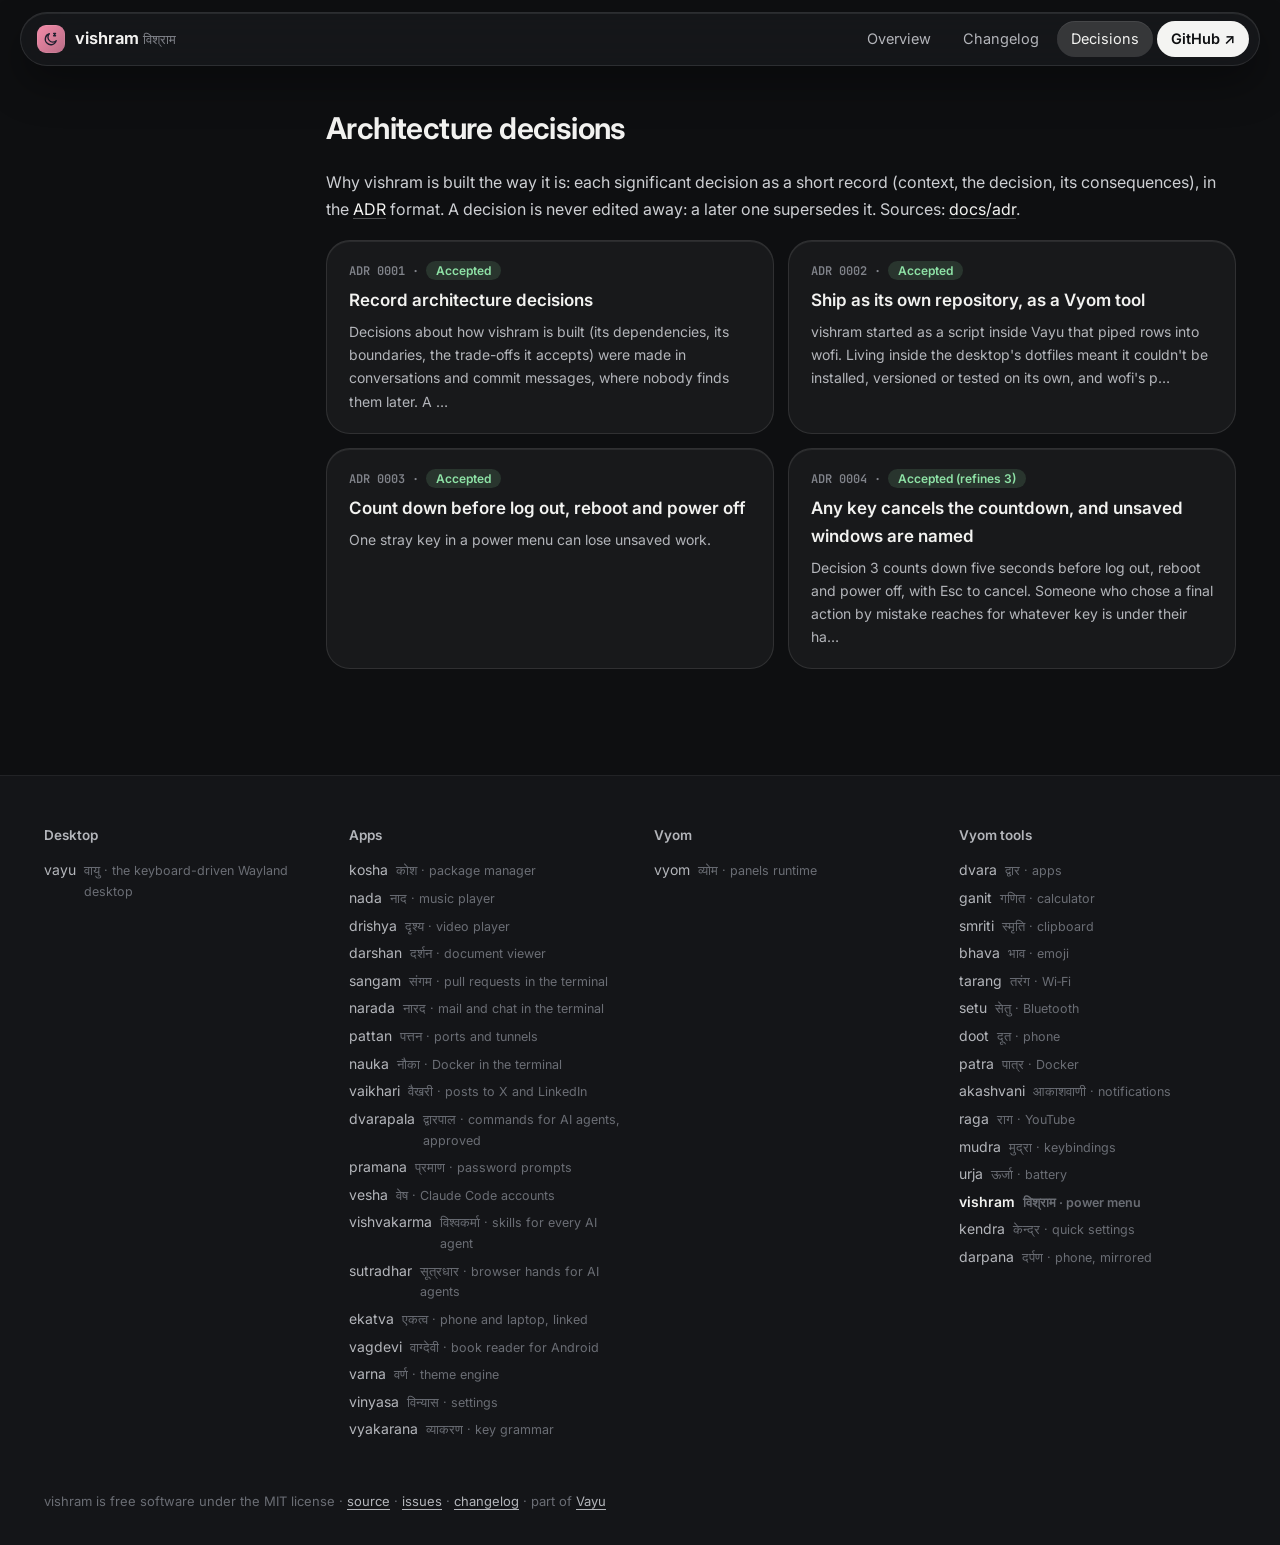
==== commit a5c0c83f: "Spatial look: graphite glass, round shapes, colour only for meaning Co-Authored-By: Claude Opus 5.5 " ====
--- a/docs/adr/index.html
+++ b/docs/adr/index.html
@@ -7,12 +7,12 @@
 <meta name="description" content="Power menu: lock, suspend, log out, reboot, power off; one letter each, a 5-second countdown with cancel for the final ones.">
 <meta property="og:title" content="Decisions · vishram">
 <meta property="og:description" content="Power menu: lock, suspend, log out, reboot, power off; one letter each, a 5-second countdown with cancel for the final ones.">
-<meta name="theme-color" content="#11111b">
+<meta name="theme-color" content="#0e0f11">
 <link rel="icon" href="../assets/logo.svg" type="image/svg+xml">
 <link rel="preconnect" href="https://fonts.googleapis.com">
 <link href="https://fonts.googleapis.com/css2?family=Inter:wght@400;500;600;700;800&family=JetBrains+Mono:wght@400;600&display=swap" rel="stylesheet">
 <link rel="stylesheet" href="../assets/site.css">
-<style>:root{--accent:#f38ba8;--glow:#f38ba833}</style>
+<style>:root{--tool:#ff9389;--glow:#ff93892e}</style>
 </head>
 <body>
 <header class="top"><div class="in">
--- a/docs/assets/site.css
+++ b/docs/assets/site.css
@@ -1,85 +1,100 @@
-:root{--crust:#11111b;--mantle:#181825;--base:#1e1e2e;--s0:#313244;--s1:#45475a;--ov0:#6c7086;--ov1:#7f849c;
---sub0:#a6adc8;--sub1:#bac2de;--text:#cdd6f4;--mauve:#cba6f7;--green:#a6e3a1;--peach:#fab387;--red:#f38ba8;--blue:#89b4fa;
+/* Vayu's Spatial look: graphite glass that floats, very round, colour only
+   where it means something. The near-white accent is where you act (links,
+   the main button); the tool's own colour (--tool) is only its signature:
+   the logo's glow, the shloka's line, the release dots. */
+:root{--crust:#0e0f11;--mantle:#141518;--base:#1b1c20;--s0:#2a2c31;--s1:#3a3c42;--ov0:#6a6d74;--ov1:#80838a;
+--sub0:#b3b5ba;--sub1:#cdcfd3;--text:#f2f2f0;--accent:#f4f4f2;--green:#8ee2a6;--peach:#f7b07d;--red:#ff9389;--blue:#93c4ff;
+--glass:rgba(255,255,255,.045);--rim:rgba(255,255,255,.10);--lit:inset 0 1px 0 rgba(255,255,255,.08);
 --ui:"Inter","Segoe UI",system-ui,sans-serif;--mono:"JetBrains Mono","JetBrainsMono Nerd Font",ui-monospace,monospace}
-*{box-sizing:border-box}html{scroll-behavior:smooth;scroll-padding-top:76px}
+*{box-sizing:border-box}html{scroll-behavior:smooth;scroll-padding-top:96px}
 body{margin:0;background:var(--crust);color:var(--text);font:16px/1.65 var(--ui);-webkit-font-smoothing:antialiased}
-a{color:var(--accent);text-decoration:none}a:hover{text-decoration:underline}
-code{font:.86em var(--mono);background:rgba(255,255,255,.06);border:1px solid rgba(255,255,255,.07);padding:.12em .4em;border-radius:6px;color:var(--sub1)}
+a{color:var(--accent);text-decoration:underline;text-decoration-color:rgba(244,244,242,.28);text-underline-offset:3px}
+a:hover{text-decoration-color:var(--accent)}
+code{font:.86em var(--mono);background:rgba(255,255,255,.07);padding:.14em .45em;border-radius:7px;color:var(--sub1)}
 img{max-width:100%;height:auto}
-/* nav */
-.top{position:sticky;top:0;z-index:20;backdrop-filter:blur(18px) saturate(1.4);-webkit-backdrop-filter:blur(18px) saturate(1.4);
-background:rgba(17,17,27,.72);border-bottom:1px solid rgba(255,255,255,.06)}
-.top .in{max-width:1240px;margin:0 auto;padding:12px 24px;display:flex;align-items:center;gap:22px}
-.brand{display:flex;align-items:center;gap:10px;font-weight:700;font-size:17px;color:var(--text)}
-.brand img{width:30px;height:30px;border-radius:8px}.brand small{font-weight:500;color:var(--ov1);font-size:13px}
+:focus-visible{outline:2px solid var(--accent);outline-offset:3px;border-radius:8px}
+/* nav: a floating glass pill */
+.top{position:sticky;top:12px;z-index:20;padding:0 16px}
+.top .in{max-width:1240px;margin:0 auto;padding:8px 10px 8px 16px;display:flex;align-items:center;gap:22px;
+border-radius:999px;background:rgba(27,28,32,.62);border:1px solid var(--rim);box-shadow:var(--lit),0 18px 40px rgba(0,0,0,.35);
+backdrop-filter:blur(24px) saturate(1.5);-webkit-backdrop-filter:blur(24px) saturate(1.5)}
+.brand{display:flex;align-items:center;gap:10px;font-weight:650;font-size:16.5px;color:var(--text);text-decoration:none}
+.brand img{width:28px;height:28px;border-radius:9px}.brand small{font-weight:500;color:var(--ov1);font-size:13px}
 .top nav{display:flex;gap:4px;margin-left:auto;flex-wrap:wrap}
-.top nav a{color:var(--sub0);padding:6px 12px;border-radius:9px;font-size:14.5px}
-.top nav a:hover,.top nav a.on{background:rgba(255,255,255,.06);color:var(--text);text-decoration:none}
-.top nav a.gh{border:1px solid rgba(255,255,255,.12)}
-/* hero */
-.hero{position:relative;overflow:hidden;border-bottom:1px solid rgba(255,255,255,.05)}
-.hero:before{content:"";position:absolute;inset:-40% -10% auto;height:640px;
-background:radial-gradient(600px 300px at 20% 30%,var(--glow),transparent 70%),radial-gradient(500px 300px at 85% 10%,rgba(137,180,250,.18),transparent 70%);pointer-events:none}
-.hero .in{position:relative;max-width:1240px;margin:0 auto;padding:72px 24px 56px;display:grid;grid-template-columns:minmax(0,1fr) auto;gap:40px;align-items:center}
-.eyebrow{font:600 13px var(--mono);letter-spacing:.14em;text-transform:uppercase;color:var(--accent)}
-.hero h1{font-size:clamp(40px,6vw,64px);line-height:1.04;margin:12px 0 6px;letter-spacing:-.03em}
-.hero .sa{font-size:22px;color:var(--accent);margin-bottom:18px}.hero .sa span{color:var(--ov1)}
-.hero .shloka{margin:0 0 26px;padding-left:16px;border-left:3px solid var(--accent);max-width:720px}.hero .shloka p{margin:0 0 6px;font-size:18px;line-height:1.6;color:var(--text)}.hero .shloka figcaption{font-size:14px;color:var(--sub0)}.hero .shloka cite{color:var(--ov1);font-style:normal;white-space:nowrap}
-.hero p.lead{font-size:19px;color:var(--sub0);max-width:720px;margin:0 0 26px}
+.top nav a{color:var(--sub0);padding:6px 14px;border-radius:999px;font-size:14.5px;text-decoration:none}
+.top nav a:hover{background:rgba(255,255,255,.07);color:var(--text)}
+.top nav a.on{background:rgba(255,255,255,.14);color:var(--text);box-shadow:var(--lit)}
+.top nav a.gh{background:var(--accent);color:var(--crust);font-weight:600}.top nav a.gh:hover{background:#fff}
+/* hero: the tool's light in a dark room */
+.hero{position:relative;overflow:hidden;margin-top:-64px;padding-top:64px}
+.hero:before{content:"";position:absolute;inset:-30% -10% auto;height:720px;
+background:radial-gradient(640px 340px at 18% 32%,var(--glow),transparent 70%),radial-gradient(520px 300px at 86% 8%,rgba(255,255,255,.06),transparent 70%);pointer-events:none}
+.hero .in{position:relative;max-width:1240px;margin:0 auto;padding:84px 24px 60px;display:grid;grid-template-columns:minmax(0,1fr) auto;gap:48px;align-items:center}
+.eyebrow{display:inline-flex;align-items:center;gap:8px;font:500 13.5px var(--ui);color:var(--sub1);padding:5px 13px 5px 11px;border-radius:999px;
+background:var(--glass);border:1px solid var(--rim);box-shadow:var(--lit)}
+.eyebrow:before{content:"";width:7px;height:7px;border-radius:50%;background:var(--tool)}
+.hero h1{font-size:clamp(42px,6vw,68px);line-height:1.02;margin:18px 0 8px;letter-spacing:-.035em;font-weight:700}
+.hero .sa{font-size:22px;color:var(--sub1);margin-bottom:22px}.hero .sa span{color:var(--ov1)}
+.hero .shloka{margin:0 0 28px;padding:16px 20px;border-radius:22px;background:var(--glass);border:1px solid var(--rim);box-shadow:var(--lit),inset 3px 0 0 var(--tool);max-width:720px}
+.hero .shloka p{margin:0 0 6px;font-size:18px;line-height:1.6;color:var(--text)}.hero .shloka figcaption{font-size:14px;color:var(--sub0)}.hero .shloka cite{color:var(--ov1);font-style:normal;white-space:nowrap}
+.hero p.lead{font-size:19px;color:var(--sub0);max-width:680px;margin:0 0 28px}
 .cta{display:flex;gap:10px;flex-wrap:wrap}
-.btn{display:inline-flex;align-items:center;gap:8px;padding:11px 18px;border-radius:12px;font-weight:600;font-size:15px;border:1px solid rgba(255,255,255,.12);color:var(--text);background:rgba(255,255,255,.04)}
-.btn:hover{text-decoration:none;background:rgba(255,255,255,.08)}
-.btn.primary{background:var(--accent);color:var(--crust);border-color:transparent}.btn.primary:hover{filter:brightness(1.06)}
-.hero .logo{width:180px;height:180px;filter:drop-shadow(0 24px 48px var(--glow))}
-.meta{display:flex;gap:18px;flex-wrap:wrap;margin-top:22px;color:var(--ov1);font-size:14px}.meta b{color:var(--sub1);font-weight:600}
+.btn{display:inline-flex;align-items:center;gap:8px;padding:11px 20px;border-radius:999px;font-weight:600;font-size:15px;color:var(--text);
+background:rgba(255,255,255,.07);border:1px solid var(--rim);box-shadow:var(--lit);text-decoration:none}
+.btn:hover{background:rgba(255,255,255,.12)}
+.btn.primary{background:var(--accent);color:var(--crust);border-color:transparent;box-shadow:none}.btn.primary:hover{background:#fff}
+.hero .logo{width:184px;height:184px;filter:drop-shadow(0 28px 56px var(--glow))}
+.meta{display:flex;gap:18px;flex-wrap:wrap;margin-top:24px;color:var(--ov1);font-size:14px}.meta b{color:var(--sub1);font-weight:600}
 /* layout */
-.wrap{max-width:1240px;margin:0 auto;padding:40px 24px 80px;display:grid;grid-template-columns:230px minmax(0,1fr);gap:48px}
-.toc{position:sticky;top:84px;align-self:start;max-height:calc(100vh - 100px);overflow:auto;font-size:14px;padding-right:6px}
-.toc b{display:block;font-size:11.5px;letter-spacing:.12em;text-transform:uppercase;color:var(--ov0);margin:0 0 10px}
-.toc a{display:block;color:var(--sub0);padding:4px 10px;border-left:2px solid var(--s0)}
-.toc a.l3{padding-left:22px;font-size:13px;color:var(--ov1)}
-.toc a:hover,.toc a.on{color:var(--text);border-left-color:var(--accent);text-decoration:none}
+.wrap{max-width:1240px;margin:0 auto;padding:44px 24px 88px;display:grid;grid-template-columns:230px minmax(0,1fr);gap:52px}
+.toc{position:sticky;top:96px;align-self:start;max-height:calc(100vh - 116px);overflow:auto;font-size:14px;padding-right:6px}
+.toc b{display:block;font-size:13px;font-weight:600;color:var(--ov1);margin:0 0 10px 12px}
+.toc a{display:block;color:var(--sub0);padding:5px 12px;border-radius:12px;text-decoration:none}
+.toc a.l3{padding-left:24px;font-size:13px;color:var(--ov1)}
+.toc a:hover{color:var(--text);background:rgba(255,255,255,.04)}
+.toc a.on{color:var(--text);background:rgba(255,255,255,.09);box-shadow:var(--lit)}
 article{min-width:0}
-article h2{font-size:30px;letter-spacing:-.015em;margin:56px 0 14px;padding-top:6px}
+article h2{font-size:30px;letter-spacing:-.02em;margin:60px 0 14px;padding-top:6px;font-weight:650}
 article h2:first-child{margin-top:0}
-article h3{font-size:20px;margin:34px 0 10px}article h4{font-size:16px;margin:24px 0 8px;color:var(--sub1)}
+article h3{font-size:20px;margin:34px 0 10px;font-weight:600}article h4{font-size:16px;margin:24px 0 8px;color:var(--sub1)}
 article p,article li{color:var(--sub1)}
-article .anchor{opacity:0;margin-left:-22px;width:22px;display:inline-block;color:var(--ov0)}
-article h2:hover .anchor,article h3:hover .anchor{opacity:1;text-decoration:none}
+article .anchor{opacity:0;margin-left:-22px;width:22px;display:inline-block;color:var(--ov0);text-decoration:none}
+article h2:hover .anchor,article h3:hover .anchor{opacity:1}
 article ul,article ol{padding-left:22px}article li{margin:5px 0}
-article img{border-radius:14px;border:1px solid rgba(255,255,255,.07)}
+article img{border-radius:22px;border:1px solid var(--rim);box-shadow:0 24px 60px rgba(0,0,0,.35)}
 article p[align=center]{text-align:center}article p[align=center] img{margin:6px 0}
-article blockquote{margin:22px 0;padding:14px 20px;border-left:3px solid var(--accent);background:rgba(255,255,255,.03);border-radius:12px}
-article blockquote p{margin:0;color:var(--sub0);font-style:italic}
-pre.code{position:relative;background:var(--mantle);border:1px solid var(--s0);border-radius:14px;padding:16px 18px;overflow:auto;font:13.5px/1.6 var(--mono);color:var(--sub1)}
-pre.code code{background:none;border:0;padding:0;font-size:inherit;color:inherit}
-pre.code .copy{position:absolute;top:8px;right:8px;font:600 11px var(--ui);padding:4px 9px;border-radius:7px;border:1px solid var(--s1);background:var(--base);color:var(--sub0);cursor:pointer;opacity:0;transition:.15s}
-pre.code:hover .copy{opacity:1}
-.table{overflow:auto;margin:16px 0;border:1px solid var(--s0);border-radius:14px}
+article blockquote{margin:22px 0;padding:16px 22px;background:var(--glass);border:1px solid var(--rim);box-shadow:var(--lit);border-radius:22px}
+article blockquote p{margin:0;color:var(--sub0)}
+pre.code{position:relative;background:rgba(0,0,0,.28);border:1px solid var(--rim);box-shadow:var(--lit);border-radius:20px;padding:18px 20px;overflow:auto;font:13.5px/1.65 var(--mono);color:var(--sub1)}
+pre.code code{background:none;padding:0;font-size:inherit;color:inherit}
+pre.code .copy{position:absolute;top:10px;right:10px;font:600 12px var(--ui);padding:5px 12px;border-radius:999px;border:0;background:rgba(255,255,255,.1);color:var(--text);cursor:pointer;opacity:0;transition:opacity .15s}
+pre.code:hover .copy,pre.code .copy:focus-visible{opacity:1}
+.table{overflow:auto;margin:16px 0;border:1px solid var(--rim);border-radius:20px;background:var(--glass);box-shadow:var(--lit)}
 table{border-collapse:collapse;width:100%;font-size:14.5px}
-th{text-align:left;background:var(--mantle);color:var(--sub1);font-weight:600;padding:10px 14px;border-bottom:1px solid var(--s0)}
-td{padding:9px 14px;border-bottom:1px solid rgba(49,50,68,.6);color:var(--sub1);vertical-align:top}tr:last-child td{border-bottom:0}
+th{text-align:left;color:var(--sub1);font-weight:600;padding:11px 16px;border-bottom:1px solid var(--rim);background:rgba(255,255,255,.03)}
+td{padding:10px 16px;border-bottom:1px solid rgba(255,255,255,.06);color:var(--sub1);vertical-align:top}tr:last-child td{border-bottom:0}
 td code{white-space:nowrap}
 /* changelog */
-.release{position:relative;padding:0 0 8px 28px;border-left:2px solid var(--s0);margin-left:6px}
-.release:before{content:"";position:absolute;left:-7px;top:10px;width:12px;height:12px;border-radius:50%;background:var(--accent);box-shadow:0 0 0 4px var(--crust)}
+.release{position:relative;padding:0 0 10px 30px;border-left:1px solid var(--s1);margin-left:6px}
+.release:before{content:"";position:absolute;left:-6px;top:11px;width:11px;height:11px;border-radius:50%;background:var(--tool);box-shadow:0 0 0 4px var(--crust)}
 .release h2{margin-top:0;font-size:24px}.release h2 .date{font:500 14px var(--mono);color:var(--ov1);margin-left:10px}
-.release .tag{font:600 12px var(--mono);padding:2px 8px;border-radius:7px;background:rgba(255,255,255,.06);color:var(--accent);margin-left:8px;vertical-align:3px}
+.release .tag{font:600 12px var(--mono);padding:2px 10px;border-radius:999px;background:rgba(255,255,255,.08);color:var(--text);margin-left:8px;vertical-align:3px}
 /* adr */
 .cards{display:grid;grid-template-columns:repeat(auto-fill,minmax(300px,1fr));gap:14px;margin:18px 0}
-.card{display:block;background:var(--mantle);border:1px solid var(--s0);border-radius:16px;padding:18px 20px;color:var(--text)}
-.card:hover{border-color:var(--accent);text-decoration:none;transform:translateY(-1px)}
-.card .n{font:600 12px var(--mono);color:var(--accent)}.card h3{margin:6px 0 6px;font-size:17px}.card p{margin:0;color:var(--sub0);font-size:14px}
-.status{display:inline-block;font:600 11px var(--mono);padding:2px 8px;border-radius:7px;background:rgba(166,227,161,.14);color:var(--green);text-transform:uppercase;letter-spacing:.06em}
-.status.superseded,.status.deprecated{background:rgba(250,179,135,.14);color:var(--peach)}.status.proposed{background:rgba(137,180,250,.14);color:var(--blue)}
+.card{display:block;background:var(--glass);border:1px solid var(--rim);box-shadow:var(--lit);border-radius:24px;padding:20px 22px;color:var(--text);text-decoration:none;transition:background .15s,border-color .15s}
+.card:hover{background:rgba(255,255,255,.075);border-color:rgba(255,255,255,.2)}
+.card .n{font:600 12px var(--mono);color:var(--ov1)}.card h3{margin:6px 0 6px;font-size:17px}.card p{margin:0;color:var(--sub0);font-size:14px}
+.status{display:inline-block;font:600 12px var(--ui);padding:2px 10px;border-radius:999px;background:rgba(142,226,166,.14);color:var(--green)}
+.status.superseded,.status.deprecated{background:rgba(247,176,125,.14);color:var(--peach)}.status.proposed{background:rgba(147,196,255,.14);color:var(--blue)}
 /* footer */
 footer{border-top:1px solid rgba(255,255,255,.06);background:var(--mantle)}
-footer .in{max-width:1240px;margin:0 auto;padding:44px 24px;display:grid;grid-template-columns:repeat(auto-fit,minmax(200px,1fr));gap:28px}
-footer h4{margin:0 0 10px;font-size:12px;letter-spacing:.12em;text-transform:uppercase;color:var(--ov0)}
-footer a{display:flex;gap:8px;align-items:baseline;color:var(--sub0);font-size:14px;padding:2px 0}footer a span{color:var(--ov0);font-size:12.5px}
-footer a.me{color:var(--accent)}
-footer .bottom{max-width:1240px;margin:0 auto;padding:0 24px 30px;color:var(--ov0);font-size:13px}
-footer .bottom a{display:inline;padding:0;font-size:13px}
-@media(max-width:900px){.wrap{grid-template-columns:1fr}.toc{display:none}.hero .in{grid-template-columns:1fr}.hero .logo{width:110px;height:110px;order:-1}
-.top nav a:not(.gh){padding:6px 8px}}
-@media(max-width:560px){.top nav a.hide{display:none}.hero .in{padding:44px 16px 36px}.wrap{padding:28px 16px 60px}}+footer .in{max-width:1240px;margin:0 auto;padding:48px 24px;display:grid;grid-template-columns:repeat(auto-fit,minmax(200px,1fr));gap:28px}
+footer h4{margin:0 0 10px;font-size:13.5px;font-weight:600;color:var(--sub0)}
+footer a{display:flex;gap:8px;align-items:baseline;color:var(--sub0);font-size:14px;padding:2px 0;text-decoration:none}footer a:hover{color:var(--text)}footer a span{color:var(--ov0);font-size:12.5px}
+footer a.me{color:var(--text);font-weight:600}
+footer .bottom{max-width:1240px;margin:0 auto;padding:0 24px 32px;color:var(--ov0);font-size:13px}
+footer .bottom a{display:inline;padding:0;font-size:13px;text-decoration:underline}
+@media(max-width:900px){.wrap{grid-template-columns:1fr}.toc{display:none}.hero .in{grid-template-columns:1fr}.hero .logo{width:112px;height:112px;order:-1}
+.top nav a:not(.gh){padding:6px 9px}}
+@media(max-width:560px){.top{padding:0 10px}.top .in{gap:10px;padding-left:12px}.brand small{display:none}.top nav a.hide{display:none}.hero .in{padding:52px 16px 36px}.wrap{padding:28px 16px 64px}}
+@media(prefers-reduced-motion:reduce){html{scroll-behavior:auto}*{transition:none!important}}
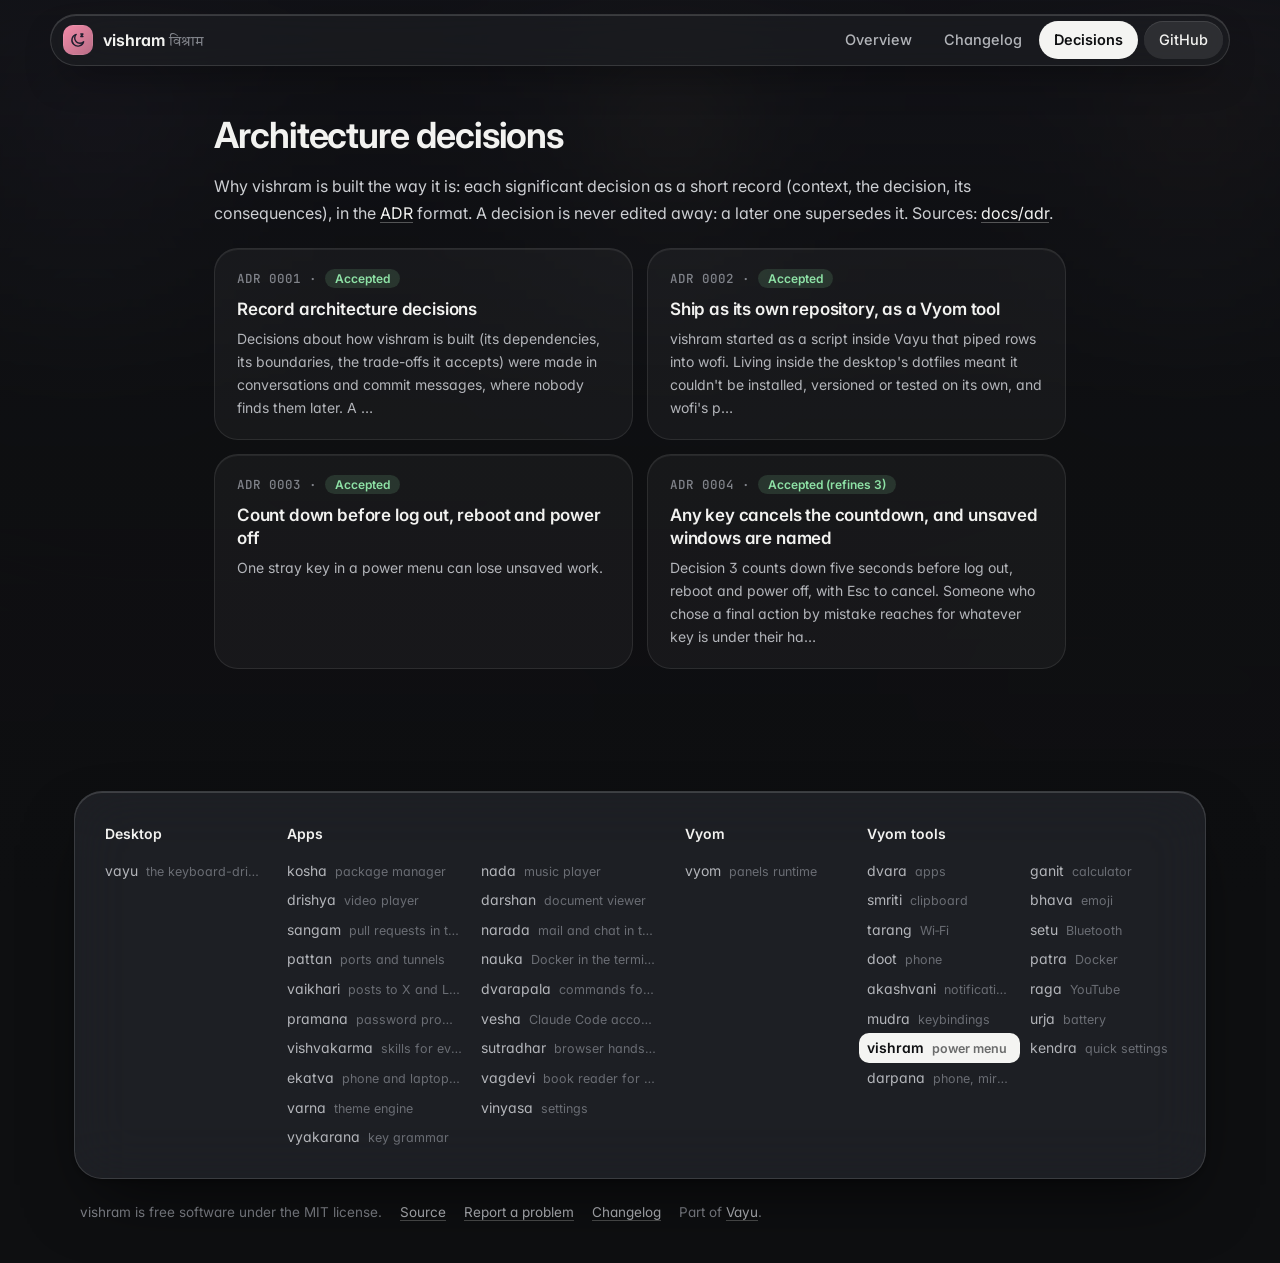
==== commit 98e04b0d: "Website: closer to Vayu's own Spatial site The tool's screenshot blurred behind the page, a centred " ====
--- a/docs/adr/index.html
+++ b/docs/adr/index.html
@@ -10,23 +10,25 @@
 <meta name="theme-color" content="#0e0f11">
 <link rel="icon" href="../assets/logo.svg" type="image/svg+xml">
 <link rel="preconnect" href="https://fonts.googleapis.com">
-<link href="https://fonts.googleapis.com/css2?family=Inter:wght@400;500;600;700;800&family=JetBrains+Mono:wght@400;600&display=swap" rel="stylesheet">
+<link rel="preconnect" href="https://fonts.gstatic.com" crossorigin>
+<link href="https://fonts.googleapis.com/css2?family=Inter:wght@400;500;600;700&family=JetBrains+Mono:wght@400;500;600&family=Tiro+Devanagari+Sanskrit&display=swap" rel="stylesheet">
 <link rel="stylesheet" href="../assets/site.css">
-<style>:root{--tool:#ff9389;--glow:#ff93892e}</style>
+<style>:root{--tool:#ff9389}.backdrop:before{background-image:url("../assets/screenshots/vishram.png")}</style>
 </head>
-<body>
+<body class="sub">
+<div class="backdrop" aria-hidden="true"></div>
 <header class="top"><div class="in">
 <a class="brand" href="../index.html"><img src="../assets/logo.svg" alt=""><span>vishram <small>विश्राम</small></span></a>
-<nav><a href="../index.html" class="">Overview</a><a href="../changelog.html" class="">Changelog</a><a href="../adr/index.html" class="on hide">Decisions</a><a class="gh" href="https://github.com/Theyashsawarkar/vishram">GitHub ↗</a></nav></div></header>
+<nav><a href="../index.html" class="">Overview</a><a href="../changelog.html" class="">Changelog</a><a href="../adr/index.html" class="on hide">Decisions</a><a class="gh" href="https://github.com/Theyashsawarkar/vishram">GitHub</a></nav></div></header>
 
-<div class="wrap"><aside class="toc"></aside><article>
+<div class="wrap solo"><article>
 <h2>Architecture decisions</h2><p>Why vishram is built the way it is: each significant decision as a short record (context, the decision, its consequences), in the <a href="https://cognitect.com/blog/2011/11/15/documenting-architecture-decisions">ADR</a> format. A decision is never edited away: a later one supersedes it. Sources: <a href="https://github.com/Theyashsawarkar/vishram/tree/main/docs/adr">docs/adr</a>.</p><div class="cards"><a class="card" href="0001-record-architecture-decisions.html"><div class="n">ADR 0001 · <span class="status accepted">Accepted</span></div><h3>Record architecture decisions</h3><p>Decisions about how vishram is built (its dependencies, its boundaries, the trade-offs it accepts) were made in conversations and commit messages, where nobody finds them later. A …</p></a><a class="card" href="0002-own-repository-as-a-vyom-tool.html"><div class="n">ADR 0002 · <span class="status accepted">Accepted</span></div><h3>Ship as its own repository, as a Vyom tool</h3><p>vishram started as a script inside Vayu that piped rows into wofi. Living inside the desktop&#x27;s dotfiles meant it couldn&#x27;t be installed, versioned or tested on its own, and wofi&#x27;s p…</p></a><a class="card" href="0003-countdown-before-destructive-actions.html"><div class="n">ADR 0003 · <span class="status accepted">Accepted</span></div><h3>Count down before log out, reboot and power off</h3><p>One stray key in a power menu can lose unsaved work.</p></a><a class="card" href="0004-any-key-cancels-and-unsaved-windows.html"><div class="n">ADR 0004 · <span class="status accepted">Accepted (refines 3)</span></div><h3>Any key cancels the countdown, and unsaved windows are named</h3><p>Decision 3 counts down five seconds before log out, reboot and power off, with Esc to cancel. Someone who chose a final action by mistake reaches for whatever key is under their ha…</p></a></div>
 </article></div>
-<footer><div class="in"><div><h4>Desktop</h4><a href="https://vayu.theyashsawarkar.dev/" class="">vayu <span>वायु · the keyboard-driven Wayland desktop</span></a></div><div><h4>Apps</h4><a href="https://kosha.theyashsawarkar.dev/" class="">kosha <span>कोश · package manager</span></a><a href="https://nada.theyashsawarkar.dev/" class="">nada <span>नाद · music player</span></a><a href="https://drishya.theyashsawarkar.dev/" class="">drishya <span>दृश्य · video player</span></a><a href="https://darshan.theyashsawarkar.dev/" class="">darshan <span>दर्शन · document viewer</span></a><a href="https://sangam.theyashsawarkar.dev/" class="">sangam <span>संगम · pull requests in the terminal</span></a><a href="https://narada.theyashsawarkar.dev/" class="">narada <span>नारद · mail and chat in the terminal</span></a><a href="https://pattan.theyashsawarkar.dev/" class="">pattan <span>पत्तन · ports and tunnels</span></a><a href="https://nauka.theyashsawarkar.dev/" class="">nauka <span>नौका · Docker in the terminal</span></a><a href="https://vaikhari.theyashsawarkar.dev/" class="">vaikhari <span>वैखरी · posts to X and LinkedIn</span></a><a href="https://dvarapala.theyashsawarkar.dev/" class="">dvarapala <span>द्वारपाल · commands for AI agents, approved</span></a><a href="https://pramana.theyashsawarkar.dev/" class="">pramana <span>प्रमाण · password prompts</span></a><a href="https://vesha.theyashsawarkar.dev/" class="">vesha <span>वेष · Claude Code accounts</span></a><a href="https://vishvakarma.theyashsawarkar.dev/" class="">vishvakarma <span>विश्वकर्मा · skills for every AI agent</span></a><a href="https://sutradhar.theyashsawarkar.dev/" class="">sutradhar <span>सूत्रधार · browser hands for AI agents</span></a><a href="https://ekatva.theyashsawarkar.dev/" class="">ekatva <span>एकत्व · phone and laptop, linked</span></a><a href="https://vagdevi.theyashsawarkar.dev/" class="">vagdevi <span>वाग्देवी · book reader for Android</span></a><a href="https://varna.theyashsawarkar.dev/" class="">varna <span>वर्ण · theme engine</span></a><a href="https://vinyasa.theyashsawarkar.dev/" class="">vinyasa <span>विन्यास · settings</span></a><a href="https://vyakarana.theyashsawarkar.dev/" class="">vyakarana <span>व्याकरण · key grammar</span></a></div><div><h4>Vyom</h4><a href="https://vyom.theyashsawarkar.dev/" class="">vyom <span>व्योम · panels runtime</span></a></div><div><h4>Vyom tools</h4><a href="https://dvara.theyashsawarkar.dev/" class="">dvara <span>द्वार · apps</span></a><a href="https://ganit.theyashsawarkar.dev/" class="">ganit <span>गणित · calculator</span></a><a href="https://smriti.theyashsawarkar.dev/" class="">smriti <span>स्मृति · clipboard</span></a><a href="https://bhava.theyashsawarkar.dev/" class="">bhava <span>भाव · emoji</span></a><a href="https://tarang.theyashsawarkar.dev/" class="">tarang <span>तरंग · Wi‑Fi</span></a><a href="https://setu.theyashsawarkar.dev/" class="">setu <span>सेतु · Bluetooth</span></a><a href="https://doot.theyashsawarkar.dev/" class="">doot <span>दूत · phone</span></a><a href="https://patra.theyashsawarkar.dev/" class="">patra <span>पात्र · Docker</span></a><a href="https://akashvani.theyashsawarkar.dev/" class="">akashvani <span>आकाशवाणी · notifications</span></a><a href="https://raga.theyashsawarkar.dev/" class="">raga <span>राग · YouTube</span></a><a href="https://mudra.theyashsawarkar.dev/" class="">mudra <span>मुद्रा · keybindings</span></a><a href="https://urja.theyashsawarkar.dev/" class="">urja <span>ऊर्जा · battery</span></a><a href="https://vishram.theyashsawarkar.dev/" class="me">vishram <span>विश्राम · power menu</span></a><a href="https://kendra.theyashsawarkar.dev/" class="">kendra <span>केन्द्र · quick settings</span></a><a href="https://darpana.theyashsawarkar.dev/" class="">darpana <span>दर्पण · phone, mirrored</span></a></div></div>
-<div class="bottom">vishram is free software under the MIT license · <a href="https://github.com/Theyashsawarkar/vishram">source</a> · <a href="https://github.com/Theyashsawarkar/vishram/issues">issues</a> · <a href="../changelog.html">changelog</a> · part of <a href="https://vayu.theyashsawarkar.dev/">Vayu</a></div></footer>
+<footer><div class="in glass"><div class=""><h4>Desktop</h4><div class="list"><a href="https://vayu.theyashsawarkar.dev/" class="">vayu <span>the keyboard-driven Wayland desktop</span></a></div></div><div class="g2"><h4>Apps</h4><div class="list"><a href="https://kosha.theyashsawarkar.dev/" class="">kosha <span>package manager</span></a><a href="https://nada.theyashsawarkar.dev/" class="">nada <span>music player</span></a><a href="https://drishya.theyashsawarkar.dev/" class="">drishya <span>video player</span></a><a href="https://darshan.theyashsawarkar.dev/" class="">darshan <span>document viewer</span></a><a href="https://sangam.theyashsawarkar.dev/" class="">sangam <span>pull requests in the terminal</span></a><a href="https://narada.theyashsawarkar.dev/" class="">narada <span>mail and chat in the terminal</span></a><a href="https://pattan.theyashsawarkar.dev/" class="">pattan <span>ports and tunnels</span></a><a href="https://nauka.theyashsawarkar.dev/" class="">nauka <span>Docker in the terminal</span></a><a href="https://vaikhari.theyashsawarkar.dev/" class="">vaikhari <span>posts to X and LinkedIn</span></a><a href="https://dvarapala.theyashsawarkar.dev/" class="">dvarapala <span>commands for AI agents, approved</span></a><a href="https://pramana.theyashsawarkar.dev/" class="">pramana <span>password prompts</span></a><a href="https://vesha.theyashsawarkar.dev/" class="">vesha <span>Claude Code accounts</span></a><a href="https://vishvakarma.theyashsawarkar.dev/" class="">vishvakarma <span>skills for every AI agent</span></a><a href="https://sutradhar.theyashsawarkar.dev/" class="">sutradhar <span>browser hands for AI agents</span></a><a href="https://ekatva.theyashsawarkar.dev/" class="">ekatva <span>phone and laptop, linked</span></a><a href="https://vagdevi.theyashsawarkar.dev/" class="">vagdevi <span>book reader for Android</span></a><a href="https://varna.theyashsawarkar.dev/" class="">varna <span>theme engine</span></a><a href="https://vinyasa.theyashsawarkar.dev/" class="">vinyasa <span>settings</span></a><a href="https://vyakarana.theyashsawarkar.dev/" class="">vyakarana <span>key grammar</span></a></div></div><div class=""><h4>Vyom</h4><div class="list"><a href="https://vyom.theyashsawarkar.dev/" class="">vyom <span>panels runtime</span></a></div></div><div class="g2"><h4>Vyom tools</h4><div class="list"><a href="https://dvara.theyashsawarkar.dev/" class="">dvara <span>apps</span></a><a href="https://ganit.theyashsawarkar.dev/" class="">ganit <span>calculator</span></a><a href="https://smriti.theyashsawarkar.dev/" class="">smriti <span>clipboard</span></a><a href="https://bhava.theyashsawarkar.dev/" class="">bhava <span>emoji</span></a><a href="https://tarang.theyashsawarkar.dev/" class="">tarang <span>Wi‑Fi</span></a><a href="https://setu.theyashsawarkar.dev/" class="">setu <span>Bluetooth</span></a><a href="https://doot.theyashsawarkar.dev/" class="">doot <span>phone</span></a><a href="https://patra.theyashsawarkar.dev/" class="">patra <span>Docker</span></a><a href="https://akashvani.theyashsawarkar.dev/" class="">akashvani <span>notifications</span></a><a href="https://raga.theyashsawarkar.dev/" class="">raga <span>YouTube</span></a><a href="https://mudra.theyashsawarkar.dev/" class="">mudra <span>keybindings</span></a><a href="https://urja.theyashsawarkar.dev/" class="">urja <span>battery</span></a><a href="https://vishram.theyashsawarkar.dev/" class="me" aria-current="page">vishram <span>power menu</span></a><a href="https://kendra.theyashsawarkar.dev/" class="">kendra <span>quick settings</span></a><a href="https://darpana.theyashsawarkar.dev/" class="">darpana <span>phone, mirrored</span></a></div></div></div>
+<div class="bottom"><span>vishram is free software under the MIT license.</span><a href="https://github.com/Theyashsawarkar/vishram">Source</a><a href="https://github.com/Theyashsawarkar/vishram/issues">Report a problem</a><a href="../changelog.html">Changelog</a><span>Part of <a href="https://vayu.theyashsawarkar.dev/">Vayu</a>.</span></div></footer>
 <script>
-document.querySelectorAll('pre.code').forEach(p=>{const b=document.createElement('button');b.className='copy';b.textContent='Copy';
-b.onclick=()=>{navigator.clipboard.writeText(p.innerText.replace(/^Copy/,'')).then(()=>{b.textContent='Copied';setTimeout(()=>b.textContent='Copy',1200)})};p.appendChild(b)});
+document.querySelectorAll('pre.code').forEach(p=>{const b=document.createElement('button');b.className='copy';b.type='button';b.textContent='Copy';
+b.onclick=()=>{navigator.clipboard.writeText(p.querySelector('code').innerText).then(()=>{b.textContent='Copied';b.classList.add('done');setTimeout(()=>{b.textContent='Copy';b.classList.remove('done')},1400)})};p.appendChild(b)});
 const links=[...document.querySelectorAll('.toc a')];if(links.length){const hs=links.map(a=>document.getElementById(a.hash.slice(1))).filter(Boolean);
 const on=()=>{let cur=hs[0];for(const h of hs){if(h.getBoundingClientRect().top<120)cur=h}links.forEach(a=>a.classList.toggle('on',cur&&a.hash==='#'+cur.id))};
 addEventListener('scroll',on,{passive:true});on()}
--- a/docs/assets/site.css
+++ b/docs/assets/site.css
@@ -1,100 +1,131 @@
-/* Vayu's Spatial look: graphite glass that floats, very round, colour only
-   where it means something. The near-white accent is where you act (links,
-   the main button); the tool's own colour (--tool) is only its signature:
-   the logo's glow, the shloka's line, the release dots. */
+/* Vayu's Spatial look (the same as vayu.theyashsawarkar.dev): graphite
+   glass floating over the tool's own screenshot, blurred far out of focus;
+   very round; where you are is a near-white pill or brighter glass; no
+   glows; colour only where it means something. The tool's own colour
+   (--tool) is only its signature: the release dots. */
 :root{--crust:#0e0f11;--mantle:#141518;--base:#1b1c20;--s0:#2a2c31;--s1:#3a3c42;--ov0:#6a6d74;--ov1:#80838a;
---sub0:#b3b5ba;--sub1:#cdcfd3;--text:#f2f2f0;--accent:#f4f4f2;--green:#8ee2a6;--peach:#f7b07d;--red:#ff9389;--blue:#93c4ff;
---glass:rgba(255,255,255,.045);--rim:rgba(255,255,255,.10);--lit:inset 0 1px 0 rgba(255,255,255,.08);
---ui:"Inter","Segoe UI",system-ui,sans-serif;--mono:"JetBrains Mono","JetBrainsMono Nerd Font",ui-monospace,monospace}
+--sub0:#b3b5ba;--sub1:#cdcfd3;--text:#f2f2f0;--accent:#f4f4f2;--green:#8ee2a6;--peach:#f7b07d;--red:#ff9389;--blue:#93c4ff;--yellow:#f3d47f;
+--glass:rgba(52,54,60,.44);--hi:rgba(255,255,255,.09);--rim:rgba(255,255,255,.13);--lit:inset 0 1px 0 rgba(255,255,255,.15);
+--float:0 30px 70px -24px rgba(0,0,0,.7),0 2px 6px rgba(0,0,0,.25);--blur:blur(28px) saturate(160%);
+--ui:"Inter","Adwaita Sans",system-ui,sans-serif;--mono:"JetBrains Mono","JetBrainsMono Nerd Font",ui-monospace,monospace;
+--sa:"Tiro Devanagari Sanskrit","Noto Serif Devanagari",serif;color-scheme:dark}
 *{box-sizing:border-box}html{scroll-behavior:smooth;scroll-padding-top:96px}
-body{margin:0;background:var(--crust);color:var(--text);font:16px/1.65 var(--ui);-webkit-font-smoothing:antialiased}
-a{color:var(--accent);text-decoration:underline;text-decoration-color:rgba(244,244,242,.28);text-underline-offset:3px}
-a:hover{text-decoration-color:var(--accent)}
+body{margin:0;min-height:100vh;background:var(--crust);color:var(--text);font:16px/1.65 var(--ui);-webkit-font-smoothing:antialiased;font-feature-settings:"cv11","ss01"}
+/* the backdrop: the tool's screenshot, out of focus, fading to graphite */
+.backdrop{position:fixed;inset:0;z-index:-1;overflow:hidden;pointer-events:none}
+.backdrop:before{content:"";position:absolute;inset:-12%;background:center/cover no-repeat;filter:blur(64px) saturate(1.25) brightness(.62);transform:translateZ(0)}
+.backdrop:after{content:"";position:absolute;inset:0;background:linear-gradient(to bottom,rgba(14,15,17,.25),rgba(14,15,17,.8) 60%,var(--crust))}
+.backdrop.none:before{background:radial-gradient(60% 50% at 50% 0%,color-mix(in srgb,var(--tool) 22%,transparent),transparent 70%);filter:none}
+.sub .backdrop:after{background:linear-gradient(to bottom,rgba(14,15,17,.55),rgba(14,15,17,.93) 45%,var(--crust))}
+a{color:var(--accent);text-decoration:underline;text-decoration-color:rgba(244,244,242,.3);text-underline-offset:3px}
+a:hover{text-decoration-color:currentColor}
 code{font:.86em var(--mono);background:rgba(255,255,255,.07);padding:.14em .45em;border-radius:7px;color:var(--sub1)}
+kbd{display:inline-block;min-width:1.7em;padding:.05em .45em;font:500 .8em/1.6 var(--mono);text-align:center;color:var(--text);background:rgba(255,255,255,.08);border:1px solid rgba(255,255,255,.14);border-bottom-width:2px;border-radius:8px}
 img{max-width:100%;height:auto}
-:focus-visible{outline:2px solid var(--accent);outline-offset:3px;border-radius:8px}
-/* nav: a floating glass pill */
-.top{position:sticky;top:12px;z-index:20;padding:0 16px}
-.top .in{max-width:1240px;margin:0 auto;padding:8px 10px 8px 16px;display:flex;align-items:center;gap:22px;
-border-radius:999px;background:rgba(27,28,32,.62);border:1px solid var(--rim);box-shadow:var(--lit),0 18px 40px rgba(0,0,0,.35);
-backdrop-filter:blur(24px) saturate(1.5);-webkit-backdrop-filter:blur(24px) saturate(1.5)}
-.brand{display:flex;align-items:center;gap:10px;font-weight:650;font-size:16.5px;color:var(--text);text-decoration:none}
-.brand img{width:28px;height:28px;border-radius:9px}.brand small{font-weight:500;color:var(--ov1);font-size:13px}
-.top nav{display:flex;gap:4px;margin-left:auto;flex-wrap:wrap}
-.top nav a{color:var(--sub0);padding:6px 14px;border-radius:999px;font-size:14.5px;text-decoration:none}
-.top nav a:hover{background:rgba(255,255,255,.07);color:var(--text)}
-.top nav a.on{background:rgba(255,255,255,.14);color:var(--text);box-shadow:var(--lit)}
-.top nav a.gh{background:var(--accent);color:var(--crust);font-weight:600}.top nav a.gh:hover{background:#fff}
-/* hero: the tool's light in a dark room */
-.hero{position:relative;overflow:hidden;margin-top:-64px;padding-top:64px}
-.hero:before{content:"";position:absolute;inset:-30% -10% auto;height:720px;
-background:radial-gradient(640px 340px at 18% 32%,var(--glow),transparent 70%),radial-gradient(520px 300px at 86% 8%,rgba(255,255,255,.06),transparent 70%);pointer-events:none}
-.hero .in{position:relative;max-width:1240px;margin:0 auto;padding:84px 24px 60px;display:grid;grid-template-columns:minmax(0,1fr) auto;gap:48px;align-items:center}
-.eyebrow{display:inline-flex;align-items:center;gap:8px;font:500 13.5px var(--ui);color:var(--sub1);padding:5px 13px 5px 11px;border-radius:999px;
-background:var(--glass);border:1px solid var(--rim);box-shadow:var(--lit)}
-.eyebrow:before{content:"";width:7px;height:7px;border-radius:50%;background:var(--tool)}
-.hero h1{font-size:clamp(42px,6vw,68px);line-height:1.02;margin:18px 0 8px;letter-spacing:-.035em;font-weight:700}
-.hero .sa{font-size:22px;color:var(--sub1);margin-bottom:22px}.hero .sa span{color:var(--ov1)}
-.hero .shloka{margin:0 0 28px;padding:16px 20px;border-radius:22px;background:var(--glass);border:1px solid var(--rim);box-shadow:var(--lit),inset 3px 0 0 var(--tool);max-width:720px}
-.hero .shloka p{margin:0 0 6px;font-size:18px;line-height:1.6;color:var(--text)}.hero .shloka figcaption{font-size:14px;color:var(--sub0)}.hero .shloka cite{color:var(--ov1);font-style:normal;white-space:nowrap}
-.hero p.lead{font-size:19px;color:var(--sub0);max-width:680px;margin:0 0 28px}
-.cta{display:flex;gap:10px;flex-wrap:wrap}
-.btn{display:inline-flex;align-items:center;gap:8px;padding:11px 20px;border-radius:999px;font-weight:600;font-size:15px;color:var(--text);
-background:rgba(255,255,255,.07);border:1px solid var(--rim);box-shadow:var(--lit);text-decoration:none}
-.btn:hover{background:rgba(255,255,255,.12)}
-.btn.primary{background:var(--accent);color:var(--crust);border-color:transparent;box-shadow:none}.btn.primary:hover{background:#fff}
-.hero .logo{width:184px;height:184px;filter:drop-shadow(0 28px 56px var(--glow))}
-.meta{display:flex;gap:18px;flex-wrap:wrap;margin-top:24px;color:var(--ov1);font-size:14px}.meta b{color:var(--sub1);font-weight:600}
-/* layout */
-.wrap{max-width:1240px;margin:0 auto;padding:44px 24px 88px;display:grid;grid-template-columns:230px minmax(0,1fr);gap:52px}
-.toc{position:sticky;top:96px;align-self:start;max-height:calc(100vh - 116px);overflow:auto;font-size:14px;padding-right:6px}
-.toc b{display:block;font-size:13px;font-weight:600;color:var(--ov1);margin:0 0 10px 12px}
-.toc a{display:block;color:var(--sub0);padding:5px 12px;border-radius:12px;text-decoration:none}
-.toc a.l3{padding-left:24px;font-size:13px;color:var(--ov1)}
-.toc a:hover{color:var(--text);background:rgba(255,255,255,.04)}
-.toc a.on{color:var(--text);background:rgba(255,255,255,.09);box-shadow:var(--lit)}
-article{min-width:0}
-article h2{font-size:30px;letter-spacing:-.02em;margin:60px 0 14px;padding-top:6px;font-weight:650}
-article h2:first-child{margin-top:0}
-article h3{font-size:20px;margin:34px 0 10px;font-weight:600}article h4{font-size:16px;margin:24px 0 8px;color:var(--sub1)}
-article p,article li{color:var(--sub1)}
+:focus-visible{outline:2px solid var(--accent);outline-offset:3px;border-radius:10px}
+.glass{background:var(--glass);-webkit-backdrop-filter:var(--blur);backdrop-filter:var(--blur);border:1px solid var(--rim);box-shadow:var(--lit),var(--float)}
+/* nav: a floating glass capsule; the page you're on is the near-white pill */
+.top{position:sticky;top:0;z-index:20;padding:14px 24px 0}
+.top .in{max-width:1180px;margin:0 auto;padding:6px 6px 6px 10px;display:flex;align-items:center;gap:18px;border-radius:999px;
+background:rgba(30,31,35,.62);-webkit-backdrop-filter:var(--blur);backdrop-filter:var(--blur);border:1px solid var(--rim);box-shadow:var(--lit),0 18px 40px -18px rgba(0,0,0,.7)}
+.brand{display:flex;align-items:center;gap:10px;font-weight:650;font-size:16px;color:var(--text);text-decoration:none;padding:2px 6px 2px 2px;border-radius:999px}
+.brand img{width:30px;height:30px;border-radius:10px}.brand small{font:400 14px var(--sa);color:var(--ov1)}
+.top nav{display:flex;gap:2px;margin-left:auto}
+.top nav a{color:var(--sub0);padding:7px 15px;border-radius:999px;font-size:14.5px;font-weight:500;text-decoration:none;white-space:nowrap;transition:background-color .15s,color .15s}
+.top nav a:hover{background:rgba(255,255,255,.08);color:var(--text)}
+.top nav a.on{background:var(--accent);color:var(--crust);font-weight:600}
+.top nav a.gh{color:var(--text);background:rgba(255,255,255,.09);box-shadow:inset 0 1px 0 rgba(255,255,255,.1);margin-left:4px}.top nav a.gh:hover{background:rgba(255,255,255,.15)}
+/* hero: the logo, the name, the verse, then the tool itself */
+.hero{max-width:860px;margin:0 auto;padding:76px 24px 0;text-align:center}
+.hero .logo{width:104px;height:104px;border-radius:28px;box-shadow:0 26px 50px -18px rgba(0,0,0,.8),0 0 0 1px rgba(255,255,255,.08)}
+.hero h1{font-size:clamp(46px,7vw,76px);line-height:1;margin:26px 0 10px;letter-spacing:-.04em;font-weight:700}
+.hero .sa{font-size:16px;color:var(--sub0)}.hero .sa b{font:400 21px var(--sa);color:var(--sub1);margin-right:6px}.hero .sa i{font-style:normal;color:var(--ov1)}
+.hero p.lead{font-size:19.5px;line-height:1.55;color:var(--sub1);max-width:34em;margin:22px auto 0;text-wrap:pretty}
+.hero .shloka{margin:34px auto 0;max-width:600px}
+.hero .shloka p{margin:0;font:400 21px/1.55 var(--sa);color:var(--text)}
+.hero .shloka figcaption{margin-top:10px;font-size:14.5px;color:var(--sub0);text-wrap:pretty}.hero .shloka cite{display:block;margin-top:2px;color:var(--ov1);font-style:normal;font-size:13px}
+.cta{display:flex;gap:10px;flex-wrap:wrap;justify-content:center;margin-top:32px}
+.btn{display:inline-flex;align-items:center;gap:8px;padding:12px 22px;border-radius:999px;font-weight:600;font-size:15px;color:var(--text);
+background:rgba(255,255,255,.08);border:1px solid var(--rim);box-shadow:var(--lit);-webkit-backdrop-filter:var(--blur);backdrop-filter:var(--blur);text-decoration:none;transition:background-color .15s}
+.btn:hover{background:rgba(255,255,255,.14)}
+.btn.primary{background:var(--accent);color:var(--crust);border-color:transparent;box-shadow:0 10px 30px -12px rgba(0,0,0,.6)}.btn.primary:hover{background:#fff}
+.meta{display:flex;gap:6px;flex-wrap:wrap;justify-content:center;margin-top:20px;font-size:13.5px;color:var(--ov1)}
+.meta span{padding:4px 12px;border-radius:999px;border:1px solid rgba(255,255,255,.09)}.meta b{color:var(--sub1);font-weight:600}
+.shot{max-width:1180px;margin:56px auto 0;padding:0 24px;display:flex;gap:22px;justify-content:center;align-items:flex-start}
+.shot img{display:block;border-radius:26px;border:1px solid var(--rim);background:var(--base);box-shadow:0 0 0 6px rgba(255,255,255,.04),0 50px 110px -30px rgba(0,0,0,.85)}
+.shot.many img{flex:1 1 0;min-width:0;max-width:300px;border-radius:30px}
+.shot figcaption{display:none}
+/* layout: a glass "On this page" panel beside the article */
+.wrap{max-width:1180px;margin:0 auto;padding:72px 24px 40px;display:grid;grid-template-columns:240px minmax(0,1fr);gap:56px}
+.sub .wrap{padding-top:48px}
+.wrap.solo{grid-template-columns:minmax(0,1fr);max-width:900px}.wrap.solo article{max-width:none}
+.adrmeta+h2{border-top:0;padding-top:0;margin-top:10px;font-size:36px;letter-spacing:-.03em}
+article>h2:first-child{font-size:36px;letter-spacing:-.03em}
+.toc{position:sticky;top:92px;align-self:start;max-height:calc(100vh - 112px);overflow:auto;scrollbar-width:thin;scrollbar-color:rgba(255,255,255,.15) transparent;
+padding:14px 8px 10px;border-radius:24px;background:rgba(30,31,35,.6);-webkit-backdrop-filter:var(--blur);backdrop-filter:var(--blur);border:1px solid var(--rim);box-shadow:var(--lit),0 24px 50px -24px rgba(0,0,0,.7)}
+.toc:empty{display:none}
+.toc b{display:block;font-size:13px;font-weight:600;color:var(--ov1);margin:0 12px 6px}
+.toc a{display:block;color:var(--sub0);padding:6px 12px;border-radius:14px;font-size:13.5px;line-height:1.4;text-decoration:none;transition:background-color .15s,color .15s}
+.toc a.l3{padding:4px 12px 4px 24px;font-size:12.5px;color:var(--ov1)}
+.toc a:hover{color:var(--text);background:rgba(255,255,255,.06)}
+.toc a.on{color:var(--text);background:rgba(255,255,255,.11);box-shadow:inset 0 1px 0 rgba(255,255,255,.12),inset 0 0 0 1px rgba(255,255,255,.08)}
+article{min-width:0;max-width:820px}
+article h2{font-size:28px;line-height:1.2;letter-spacing:-.022em;margin:64px 0 14px;padding-top:28px;border-top:1px solid rgba(255,255,255,.08);font-weight:650}
+article>h2:first-child,article>section:first-child h2{margin-top:0;padding-top:0;border-top:0}
+article h3{font-size:19px;margin:34px 0 10px;font-weight:600;letter-spacing:-.01em}article h4{font-size:16px;margin:24px 0 8px;color:var(--sub1)}
+article p,article li{color:var(--sub1);overflow-wrap:anywhere}article strong{color:var(--text);font-weight:600}
 article .anchor{opacity:0;margin-left:-22px;width:22px;display:inline-block;color:var(--ov0);text-decoration:none}
 article h2:hover .anchor,article h3:hover .anchor{opacity:1}
-article ul,article ol{padding-left:22px}article li{margin:5px 0}
-article img{border-radius:22px;border:1px solid var(--rim);box-shadow:0 24px 60px rgba(0,0,0,.35)}
+article ul,article ol{padding-left:22px}article li{margin:5px 0}article li::marker{color:var(--ov0)}
+article img{border-radius:22px;border:1px solid var(--rim);box-shadow:0 30px 70px -28px rgba(0,0,0,.85)}
 article p[align=center]{text-align:center}article p[align=center] img{margin:6px 0}
-article blockquote{margin:22px 0;padding:16px 22px;background:var(--glass);border:1px solid var(--rim);box-shadow:var(--lit);border-radius:22px}
-article blockquote p{margin:0;color:var(--sub0)}
-pre.code{position:relative;background:rgba(0,0,0,.28);border:1px solid var(--rim);box-shadow:var(--lit);border-radius:20px;padding:18px 20px;overflow:auto;font:13.5px/1.65 var(--mono);color:var(--sub1)}
+article blockquote{margin:22px 0;padding:14px 20px;background:rgba(255,255,255,.04);border:1px solid rgba(255,255,255,.08);box-shadow:inset 0 1px 0 rgba(255,255,255,.06);border-radius:20px}
+article blockquote p{margin:.2em 0;color:var(--sub0)}
+pre.code{position:relative;background:rgba(10,11,13,.6);border:1px solid rgba(255,255,255,.08);border-radius:18px;padding:18px 20px;overflow:auto;font:13.5px/1.65 var(--mono);color:var(--sub1)}
 pre.code code{background:none;padding:0;font-size:inherit;color:inherit}
-pre.code .copy{position:absolute;top:10px;right:10px;font:600 12px var(--ui);padding:5px 12px;border-radius:999px;border:0;background:rgba(255,255,255,.1);color:var(--text);cursor:pointer;opacity:0;transition:opacity .15s}
-pre.code:hover .copy,pre.code .copy:focus-visible{opacity:1}
-.table{overflow:auto;margin:16px 0;border:1px solid var(--rim);border-radius:20px;background:var(--glass);box-shadow:var(--lit)}
+pre.code .copy{position:absolute;top:10px;right:10px;font:600 12.5px var(--ui);padding:5px 13px;border-radius:999px;border:1px solid rgba(255,255,255,.12);background:rgba(255,255,255,.08);color:var(--sub1);cursor:pointer;opacity:0;transition:opacity .15s,background-color .15s}
+pre.code:hover .copy,pre.code .copy:focus-visible{opacity:1}pre.code .copy:hover{background:var(--accent);color:var(--crust)}
+pre.code .copy.done{background:var(--green);color:var(--crust);border-color:transparent;opacity:1}
+.table{overflow:auto;margin:18px 0 22px;border:1px solid rgba(255,255,255,.09);border-radius:20px;background:rgba(255,255,255,.035)}
 table{border-collapse:collapse;width:100%;font-size:14.5px}
-th{text-align:left;color:var(--sub1);font-weight:600;padding:11px 16px;border-bottom:1px solid var(--rim);background:rgba(255,255,255,.03)}
-td{padding:10px 16px;border-bottom:1px solid rgba(255,255,255,.06);color:var(--sub1);vertical-align:top}tr:last-child td{border-bottom:0}
+th{text-align:left;color:var(--ov1);font-size:13px;font-weight:600;padding:12px 16px;border-bottom:1px solid rgba(255,255,255,.08);white-space:nowrap}
+td{padding:11px 16px;border-top:1px solid rgba(255,255,255,.05);color:var(--sub1);vertical-align:top}tbody tr:first-child td{border-top:0}
 td code{white-space:nowrap}
-/* changelog */
-.release{position:relative;padding:0 0 10px 30px;border-left:1px solid var(--s1);margin-left:6px}
-.release:before{content:"";position:absolute;left:-6px;top:11px;width:11px;height:11px;border-radius:50%;background:var(--tool);box-shadow:0 0 0 4px var(--crust)}
-.release h2{margin-top:0;font-size:24px}.release h2 .date{font:500 14px var(--mono);color:var(--ov1);margin-left:10px}
-.release .tag{font:600 12px var(--mono);padding:2px 10px;border-radius:999px;background:rgba(255,255,255,.08);color:var(--text);margin-left:8px;vertical-align:3px}
-/* adr */
-.cards{display:grid;grid-template-columns:repeat(auto-fill,minmax(300px,1fr));gap:14px;margin:18px 0}
-.card{display:block;background:var(--glass);border:1px solid var(--rim);box-shadow:var(--lit);border-radius:24px;padding:20px 22px;color:var(--text);text-decoration:none;transition:background .15s,border-color .15s}
-.card:hover{background:rgba(255,255,255,.075);border-color:rgba(255,255,255,.2)}
-.card .n{font:600 12px var(--mono);color:var(--ov1)}.card h3{margin:6px 0 6px;font-size:17px}.card p{margin:0;color:var(--sub0);font-size:14px}
+/* changelog: each release a glass card on a thread */
+.release{position:relative;margin:0 0 18px 22px;padding:22px 26px 10px;border-radius:24px;background:rgba(255,255,255,.035);border:1px solid rgba(255,255,255,.08);box-shadow:inset 0 1px 0 rgba(255,255,255,.07)}
+.release:before{content:"";position:absolute;left:-23px;top:0;bottom:-18px;width:1px;background:rgba(255,255,255,.1)}
+.release:after{content:"";position:absolute;left:-28px;top:30px;width:11px;height:11px;border-radius:50%;background:var(--tool);box-shadow:0 0 0 4px var(--crust)}
+.release:last-child:before{bottom:auto;height:30px}
+.release h2{margin:0 0 6px;padding:0;border:0;font-size:22px;display:flex;align-items:baseline;flex-wrap:wrap;gap:4px 12px}
+.release h2 .date{font:500 13.5px var(--mono);color:var(--ov1)}
+.release .tag{font:600 12.5px var(--ui);padding:3px 11px;border-radius:999px;background:rgba(255,255,255,.08);color:var(--sub1);text-decoration:none;margin-left:auto}
+.release .tag:hover{background:rgba(255,255,255,.14);color:var(--text)}
+.release h3{font-size:15px;color:var(--sub0);margin:18px 0 6px}
+/* decisions */
+.cards{display:grid;grid-template-columns:repeat(auto-fill,minmax(min(300px,100%),1fr));gap:14px;margin:22px 0}
+.card{display:block;background:rgba(255,255,255,.04);border:1px solid rgba(255,255,255,.09);box-shadow:inset 0 1px 0 rgba(255,255,255,.07);border-radius:24px;padding:20px 22px;color:var(--text);text-decoration:none;transition:background-color .15s,border-color .15s}
+.card:hover{background:var(--hi);border-color:rgba(255,255,255,.18)}
+.card .n{font:500 12.5px var(--mono);color:var(--ov1);display:flex;gap:8px;align-items:center}.card h3{margin:10px 0 6px;font-size:17px;line-height:1.35}.card p{margin:0;color:var(--sub0);font-size:14px}
 .status{display:inline-block;font:600 12px var(--ui);padding:2px 10px;border-radius:999px;background:rgba(142,226,166,.14);color:var(--green)}
 .status.superseded,.status.deprecated{background:rgba(247,176,125,.14);color:var(--peach)}.status.proposed{background:rgba(147,196,255,.14);color:var(--blue)}
-/* footer */
-footer{border-top:1px solid rgba(255,255,255,.06);background:var(--mantle)}
-footer .in{max-width:1240px;margin:0 auto;padding:48px 24px;display:grid;grid-template-columns:repeat(auto-fit,minmax(200px,1fr));gap:28px}
-footer h4{margin:0 0 10px;font-size:13.5px;font-weight:600;color:var(--sub0)}
-footer a{display:flex;gap:8px;align-items:baseline;color:var(--sub0);font-size:14px;padding:2px 0;text-decoration:none}footer a:hover{color:var(--text)}footer a span{color:var(--ov0);font-size:12.5px}
-footer a.me{color:var(--text);font-weight:600}
-footer .bottom{max-width:1240px;margin:0 auto;padding:0 24px 32px;color:var(--ov0);font-size:13px}
-footer .bottom a{display:inline;padding:0;font-size:13px;text-decoration:underline}
-@media(max-width:900px){.wrap{grid-template-columns:1fr}.toc{display:none}.hero .in{grid-template-columns:1fr}.hero .logo{width:112px;height:112px;order:-1}
-.top nav a:not(.gh){padding:6px 9px}}
-@media(max-width:560px){.top{padding:0 10px}.top .in{gap:10px;padding-left:12px}.brand small{display:none}.top nav a.hide{display:none}.hero .in{padding:52px 16px 36px}.wrap{padding:28px 16px 64px}}
+.adrmeta{display:flex;gap:10px;align-items:center;font:13px var(--mono);color:var(--ov1);margin:0 0 6px}
+.back{display:flex;gap:10px;margin-top:44px}.back a{text-decoration:none}
+/* footer: the family, in one glass panel */
+footer{max-width:1180px;margin:60px auto 0;padding:0 24px 40px}
+footer .in{display:grid;grid-template-columns:1fr 2.4fr 1fr 2fr;gap:28px;padding:30px 30px 26px;border-radius:28px}
+footer h4{margin:0 0 10px;font-size:14px;font-weight:600;color:var(--text)}
+footer .list{display:grid;gap:0 18px}footer .g2 .list{grid-template-columns:1fr 1fr}
+footer a{display:flex;gap:8px;align-items:baseline;color:var(--sub0);font-size:14px;padding:3px 8px;margin:0 -8px;border-radius:10px;text-decoration:none;min-width:0}
+footer a:hover{color:var(--text);background:rgba(255,255,255,.06)}footer a span{color:var(--ov0);font-size:12.5px;white-space:nowrap;overflow:hidden;text-overflow:ellipsis}
+footer a.me{color:var(--crust);background:var(--accent);font-weight:600}footer a.me span{color:rgba(14,15,17,.6)}
+footer .bottom{display:flex;flex-wrap:wrap;gap:6px 18px;padding:22px 6px 0;color:var(--ov1);font-size:13.5px}
+footer .bottom a{display:inline;padding:0;margin:0;font-size:13.5px;color:var(--sub0);text-decoration:underline;text-decoration-color:rgba(255,255,255,.25)}footer .bottom a:hover{background:none}
+@media(max-width:1000px){footer .in{grid-template-columns:1fr 1fr}}
+@media(max-width:900px){.wrap{grid-template-columns:1fr;gap:28px}.toc{display:none}}
+@media(max-width:640px){.top{padding:10px 10px 0}.top .in{gap:6px;padding-left:6px}.brand small,.brand span{display:none}
+.top nav{overflow-x:auto;scrollbar-width:none}.top nav::-webkit-scrollbar{display:none}.top nav a{padding:7px 11px;font-size:14px}.top nav a.hide{display:none}
+.hero{padding:44px 16px 0}.hero .logo{width:84px;height:84px;border-radius:23px}.hero p.lead{font-size:17px}.hero .shloka p{font-size:18.5px}
+.shot{margin-top:36px;padding:0 16px;gap:10px}.shot img{border-radius:16px}.shot.many img{border-radius:18px}
+.wrap{padding:52px 16px 32px}article h2{font-size:23px}.release{margin-left:14px;padding:18px 18px 8px}.release:before{left:-15px}.release:after{left:-20px}
+footer{padding:0 16px 32px}footer .in{grid-template-columns:1fr;padding:22px 20px}footer .g2 .list{grid-template-columns:1fr}}
 @media(prefers-reduced-motion:reduce){html{scroll-behavior:auto}*{transition:none!important}}
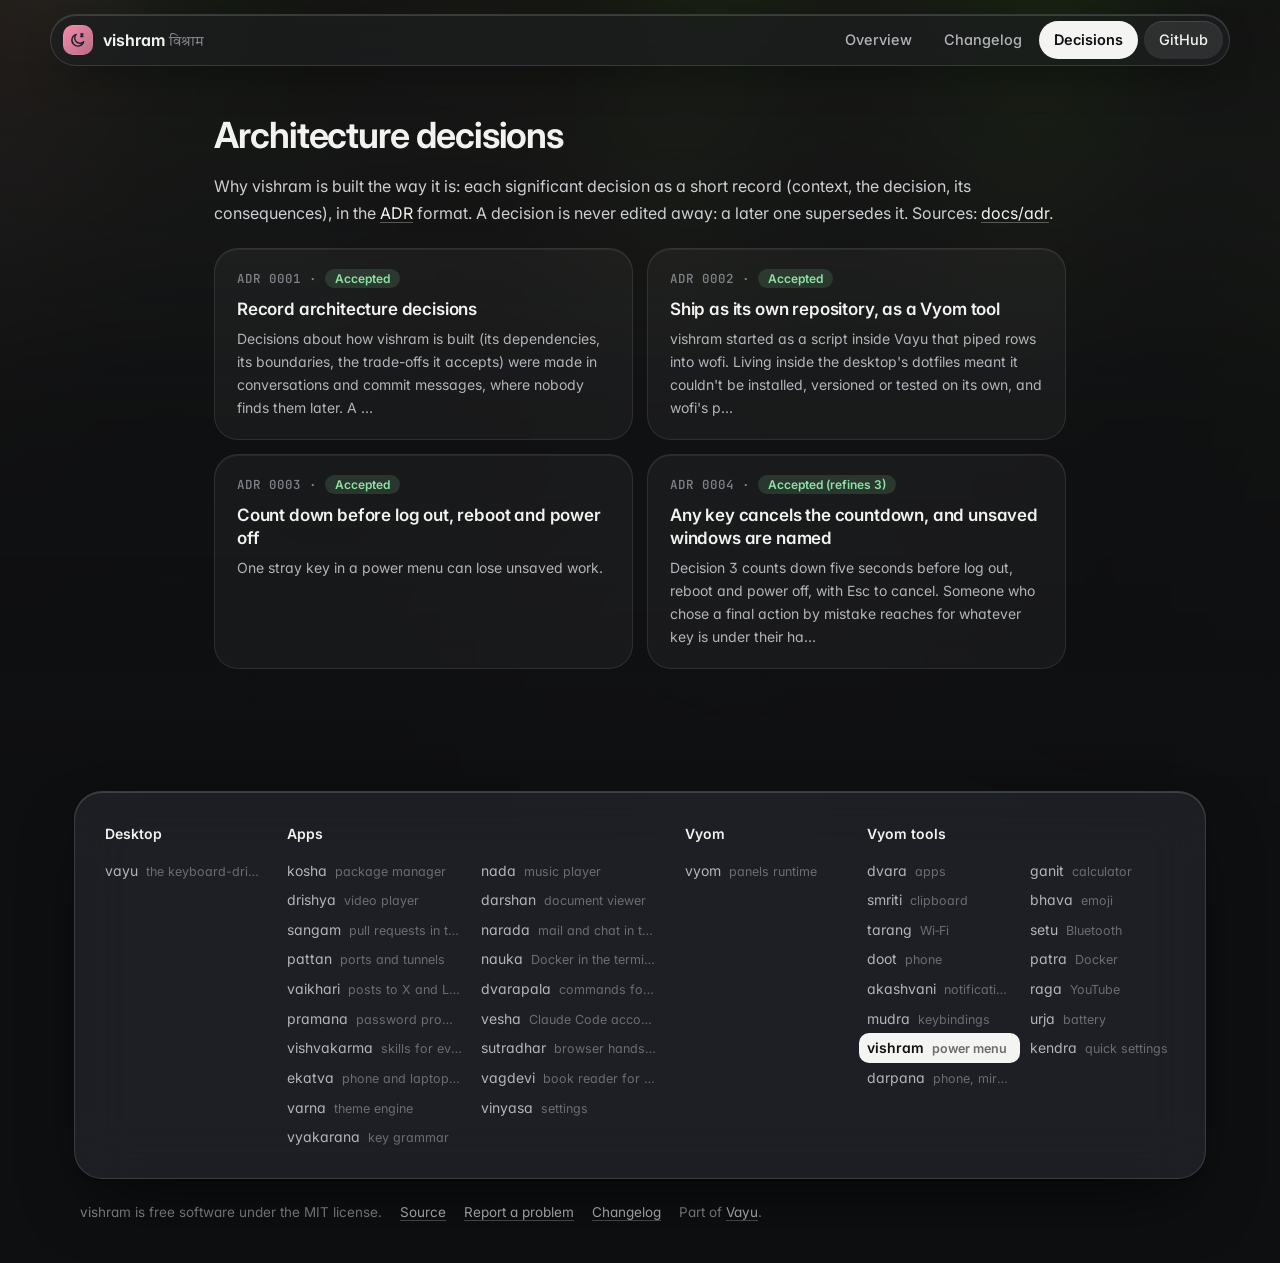
==== commit e960df56: "New screenshots in the Spatial look, with made-up demo data Co-Authored-By: Claude Opus 5.5 <noreply" ====
--- a/docs/adr/index.html
+++ b/docs/adr/index.html
@@ -13,7 +13,7 @@
 <link rel="preconnect" href="https://fonts.gstatic.com" crossorigin>
 <link href="https://fonts.googleapis.com/css2?family=Inter:wght@400;500;600;700&family=JetBrains+Mono:wght@400;500;600&family=Tiro+Devanagari+Sanskrit&display=swap" rel="stylesheet">
 <link rel="stylesheet" href="../assets/site.css">
-<style>:root{--tool:#ff9389}.backdrop:before{background-image:url("../assets/screenshots/vishram.png")}</style>
+<style>:root{--tool:#ff9389}.backdrop:before{background-image:url("../assets/screenshots/vishram.webp")}</style>
 </head>
 <body class="sub">
 <div class="backdrop" aria-hidden="true"></div>
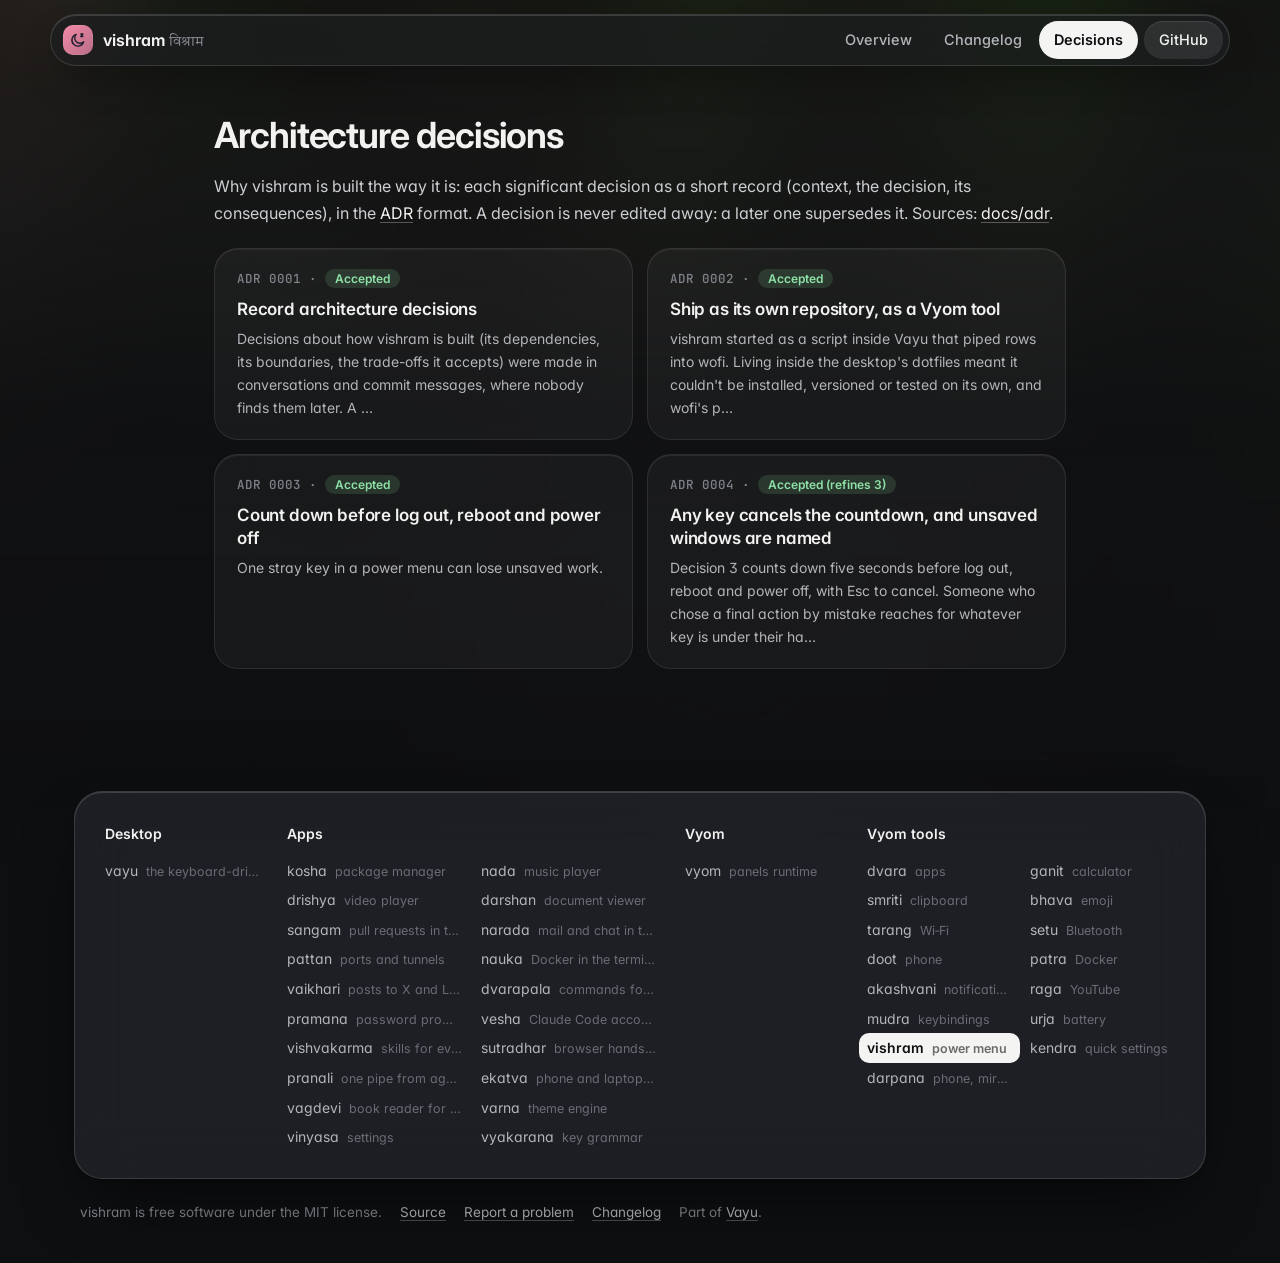
==== commit b6d287fe: "Website: pranali in the family list; build-site.py passes ruff Co-Authored-By: Claude Opus 5.5 <nore" ====
--- a/docs/adr/index.html
+++ b/docs/adr/index.html
@@ -24,7 +24,7 @@
 <div class="wrap solo"><article>
 <h2>Architecture decisions</h2><p>Why vishram is built the way it is: each significant decision as a short record (context, the decision, its consequences), in the <a href="https://cognitect.com/blog/2011/11/15/documenting-architecture-decisions">ADR</a> format. A decision is never edited away: a later one supersedes it. Sources: <a href="https://github.com/Theyashsawarkar/vishram/tree/main/docs/adr">docs/adr</a>.</p><div class="cards"><a class="card" href="0001-record-architecture-decisions.html"><div class="n">ADR 0001 · <span class="status accepted">Accepted</span></div><h3>Record architecture decisions</h3><p>Decisions about how vishram is built (its dependencies, its boundaries, the trade-offs it accepts) were made in conversations and commit messages, where nobody finds them later. A …</p></a><a class="card" href="0002-own-repository-as-a-vyom-tool.html"><div class="n">ADR 0002 · <span class="status accepted">Accepted</span></div><h3>Ship as its own repository, as a Vyom tool</h3><p>vishram started as a script inside Vayu that piped rows into wofi. Living inside the desktop&#x27;s dotfiles meant it couldn&#x27;t be installed, versioned or tested on its own, and wofi&#x27;s p…</p></a><a class="card" href="0003-countdown-before-destructive-actions.html"><div class="n">ADR 0003 · <span class="status accepted">Accepted</span></div><h3>Count down before log out, reboot and power off</h3><p>One stray key in a power menu can lose unsaved work.</p></a><a class="card" href="0004-any-key-cancels-and-unsaved-windows.html"><div class="n">ADR 0004 · <span class="status accepted">Accepted (refines 3)</span></div><h3>Any key cancels the countdown, and unsaved windows are named</h3><p>Decision 3 counts down five seconds before log out, reboot and power off, with Esc to cancel. Someone who chose a final action by mistake reaches for whatever key is under their ha…</p></a></div>
 </article></div>
-<footer><div class="in glass"><div class=""><h4>Desktop</h4><div class="list"><a href="https://vayu.theyashsawarkar.dev/" class="">vayu <span>the keyboard-driven Wayland desktop</span></a></div></div><div class="g2"><h4>Apps</h4><div class="list"><a href="https://kosha.theyashsawarkar.dev/" class="">kosha <span>package manager</span></a><a href="https://nada.theyashsawarkar.dev/" class="">nada <span>music player</span></a><a href="https://drishya.theyashsawarkar.dev/" class="">drishya <span>video player</span></a><a href="https://darshan.theyashsawarkar.dev/" class="">darshan <span>document viewer</span></a><a href="https://sangam.theyashsawarkar.dev/" class="">sangam <span>pull requests in the terminal</span></a><a href="https://narada.theyashsawarkar.dev/" class="">narada <span>mail and chat in the terminal</span></a><a href="https://pattan.theyashsawarkar.dev/" class="">pattan <span>ports and tunnels</span></a><a href="https://nauka.theyashsawarkar.dev/" class="">nauka <span>Docker in the terminal</span></a><a href="https://vaikhari.theyashsawarkar.dev/" class="">vaikhari <span>posts to X and LinkedIn</span></a><a href="https://dvarapala.theyashsawarkar.dev/" class="">dvarapala <span>commands for AI agents, approved</span></a><a href="https://pramana.theyashsawarkar.dev/" class="">pramana <span>password prompts</span></a><a href="https://vesha.theyashsawarkar.dev/" class="">vesha <span>Claude Code accounts</span></a><a href="https://vishvakarma.theyashsawarkar.dev/" class="">vishvakarma <span>skills for every AI agent</span></a><a href="https://sutradhar.theyashsawarkar.dev/" class="">sutradhar <span>browser hands for AI agents</span></a><a href="https://ekatva.theyashsawarkar.dev/" class="">ekatva <span>phone and laptop, linked</span></a><a href="https://vagdevi.theyashsawarkar.dev/" class="">vagdevi <span>book reader for Android</span></a><a href="https://varna.theyashsawarkar.dev/" class="">varna <span>theme engine</span></a><a href="https://vinyasa.theyashsawarkar.dev/" class="">vinyasa <span>settings</span></a><a href="https://vyakarana.theyashsawarkar.dev/" class="">vyakarana <span>key grammar</span></a></div></div><div class=""><h4>Vyom</h4><div class="list"><a href="https://vyom.theyashsawarkar.dev/" class="">vyom <span>panels runtime</span></a></div></div><div class="g2"><h4>Vyom tools</h4><div class="list"><a href="https://dvara.theyashsawarkar.dev/" class="">dvara <span>apps</span></a><a href="https://ganit.theyashsawarkar.dev/" class="">ganit <span>calculator</span></a><a href="https://smriti.theyashsawarkar.dev/" class="">smriti <span>clipboard</span></a><a href="https://bhava.theyashsawarkar.dev/" class="">bhava <span>emoji</span></a><a href="https://tarang.theyashsawarkar.dev/" class="">tarang <span>Wi‑Fi</span></a><a href="https://setu.theyashsawarkar.dev/" class="">setu <span>Bluetooth</span></a><a href="https://doot.theyashsawarkar.dev/" class="">doot <span>phone</span></a><a href="https://patra.theyashsawarkar.dev/" class="">patra <span>Docker</span></a><a href="https://akashvani.theyashsawarkar.dev/" class="">akashvani <span>notifications</span></a><a href="https://raga.theyashsawarkar.dev/" class="">raga <span>YouTube</span></a><a href="https://mudra.theyashsawarkar.dev/" class="">mudra <span>keybindings</span></a><a href="https://urja.theyashsawarkar.dev/" class="">urja <span>battery</span></a><a href="https://vishram.theyashsawarkar.dev/" class="me" aria-current="page">vishram <span>power menu</span></a><a href="https://kendra.theyashsawarkar.dev/" class="">kendra <span>quick settings</span></a><a href="https://darpana.theyashsawarkar.dev/" class="">darpana <span>phone, mirrored</span></a></div></div></div>
+<footer><div class="in glass"><div class=""><h4>Desktop</h4><div class="list"><a href="https://vayu.theyashsawarkar.dev/" class="">vayu <span>the keyboard-driven Wayland desktop</span></a></div></div><div class="g2"><h4>Apps</h4><div class="list"><a href="https://kosha.theyashsawarkar.dev/" class="">kosha <span>package manager</span></a><a href="https://nada.theyashsawarkar.dev/" class="">nada <span>music player</span></a><a href="https://drishya.theyashsawarkar.dev/" class="">drishya <span>video player</span></a><a href="https://darshan.theyashsawarkar.dev/" class="">darshan <span>document viewer</span></a><a href="https://sangam.theyashsawarkar.dev/" class="">sangam <span>pull requests in the terminal</span></a><a href="https://narada.theyashsawarkar.dev/" class="">narada <span>mail and chat in the terminal</span></a><a href="https://pattan.theyashsawarkar.dev/" class="">pattan <span>ports and tunnels</span></a><a href="https://nauka.theyashsawarkar.dev/" class="">nauka <span>Docker in the terminal</span></a><a href="https://vaikhari.theyashsawarkar.dev/" class="">vaikhari <span>posts to X and LinkedIn</span></a><a href="https://dvarapala.theyashsawarkar.dev/" class="">dvarapala <span>commands for AI agents, approved</span></a><a href="https://pramana.theyashsawarkar.dev/" class="">pramana <span>password prompts</span></a><a href="https://vesha.theyashsawarkar.dev/" class="">vesha <span>Claude Code accounts</span></a><a href="https://vishvakarma.theyashsawarkar.dev/" class="">vishvakarma <span>skills for every AI agent</span></a><a href="https://sutradhar.theyashsawarkar.dev/" class="">sutradhar <span>browser hands for AI agents</span></a><a href="https://pranali.theyashsawarkar.dev/" class="">pranali <span>one pipe from agents to tools</span></a><a href="https://ekatva.theyashsawarkar.dev/" class="">ekatva <span>phone and laptop, linked</span></a><a href="https://vagdevi.theyashsawarkar.dev/" class="">vagdevi <span>book reader for Android</span></a><a href="https://varna.theyashsawarkar.dev/" class="">varna <span>theme engine</span></a><a href="https://vinyasa.theyashsawarkar.dev/" class="">vinyasa <span>settings</span></a><a href="https://vyakarana.theyashsawarkar.dev/" class="">vyakarana <span>key grammar</span></a></div></div><div class=""><h4>Vyom</h4><div class="list"><a href="https://vyom.theyashsawarkar.dev/" class="">vyom <span>panels runtime</span></a></div></div><div class="g2"><h4>Vyom tools</h4><div class="list"><a href="https://dvara.theyashsawarkar.dev/" class="">dvara <span>apps</span></a><a href="https://ganit.theyashsawarkar.dev/" class="">ganit <span>calculator</span></a><a href="https://smriti.theyashsawarkar.dev/" class="">smriti <span>clipboard</span></a><a href="https://bhava.theyashsawarkar.dev/" class="">bhava <span>emoji</span></a><a href="https://tarang.theyashsawarkar.dev/" class="">tarang <span>Wi‑Fi</span></a><a href="https://setu.theyashsawarkar.dev/" class="">setu <span>Bluetooth</span></a><a href="https://doot.theyashsawarkar.dev/" class="">doot <span>phone</span></a><a href="https://patra.theyashsawarkar.dev/" class="">patra <span>Docker</span></a><a href="https://akashvani.theyashsawarkar.dev/" class="">akashvani <span>notifications</span></a><a href="https://raga.theyashsawarkar.dev/" class="">raga <span>YouTube</span></a><a href="https://mudra.theyashsawarkar.dev/" class="">mudra <span>keybindings</span></a><a href="https://urja.theyashsawarkar.dev/" class="">urja <span>battery</span></a><a href="https://vishram.theyashsawarkar.dev/" class="me" aria-current="page">vishram <span>power menu</span></a><a href="https://kendra.theyashsawarkar.dev/" class="">kendra <span>quick settings</span></a><a href="https://darpana.theyashsawarkar.dev/" class="">darpana <span>phone, mirrored</span></a></div></div></div>
 <div class="bottom"><span>vishram is free software under the MIT license.</span><a href="https://github.com/Theyashsawarkar/vishram">Source</a><a href="https://github.com/Theyashsawarkar/vishram/issues">Report a problem</a><a href="../changelog.html">Changelog</a><span>Part of <a href="https://vayu.theyashsawarkar.dev/">Vayu</a>.</span></div></footer>
 <script>
 document.querySelectorAll('pre.code').forEach(p=>{const b=document.createElement('button');b.className='copy';b.type='button';b.textContent='Copy';
